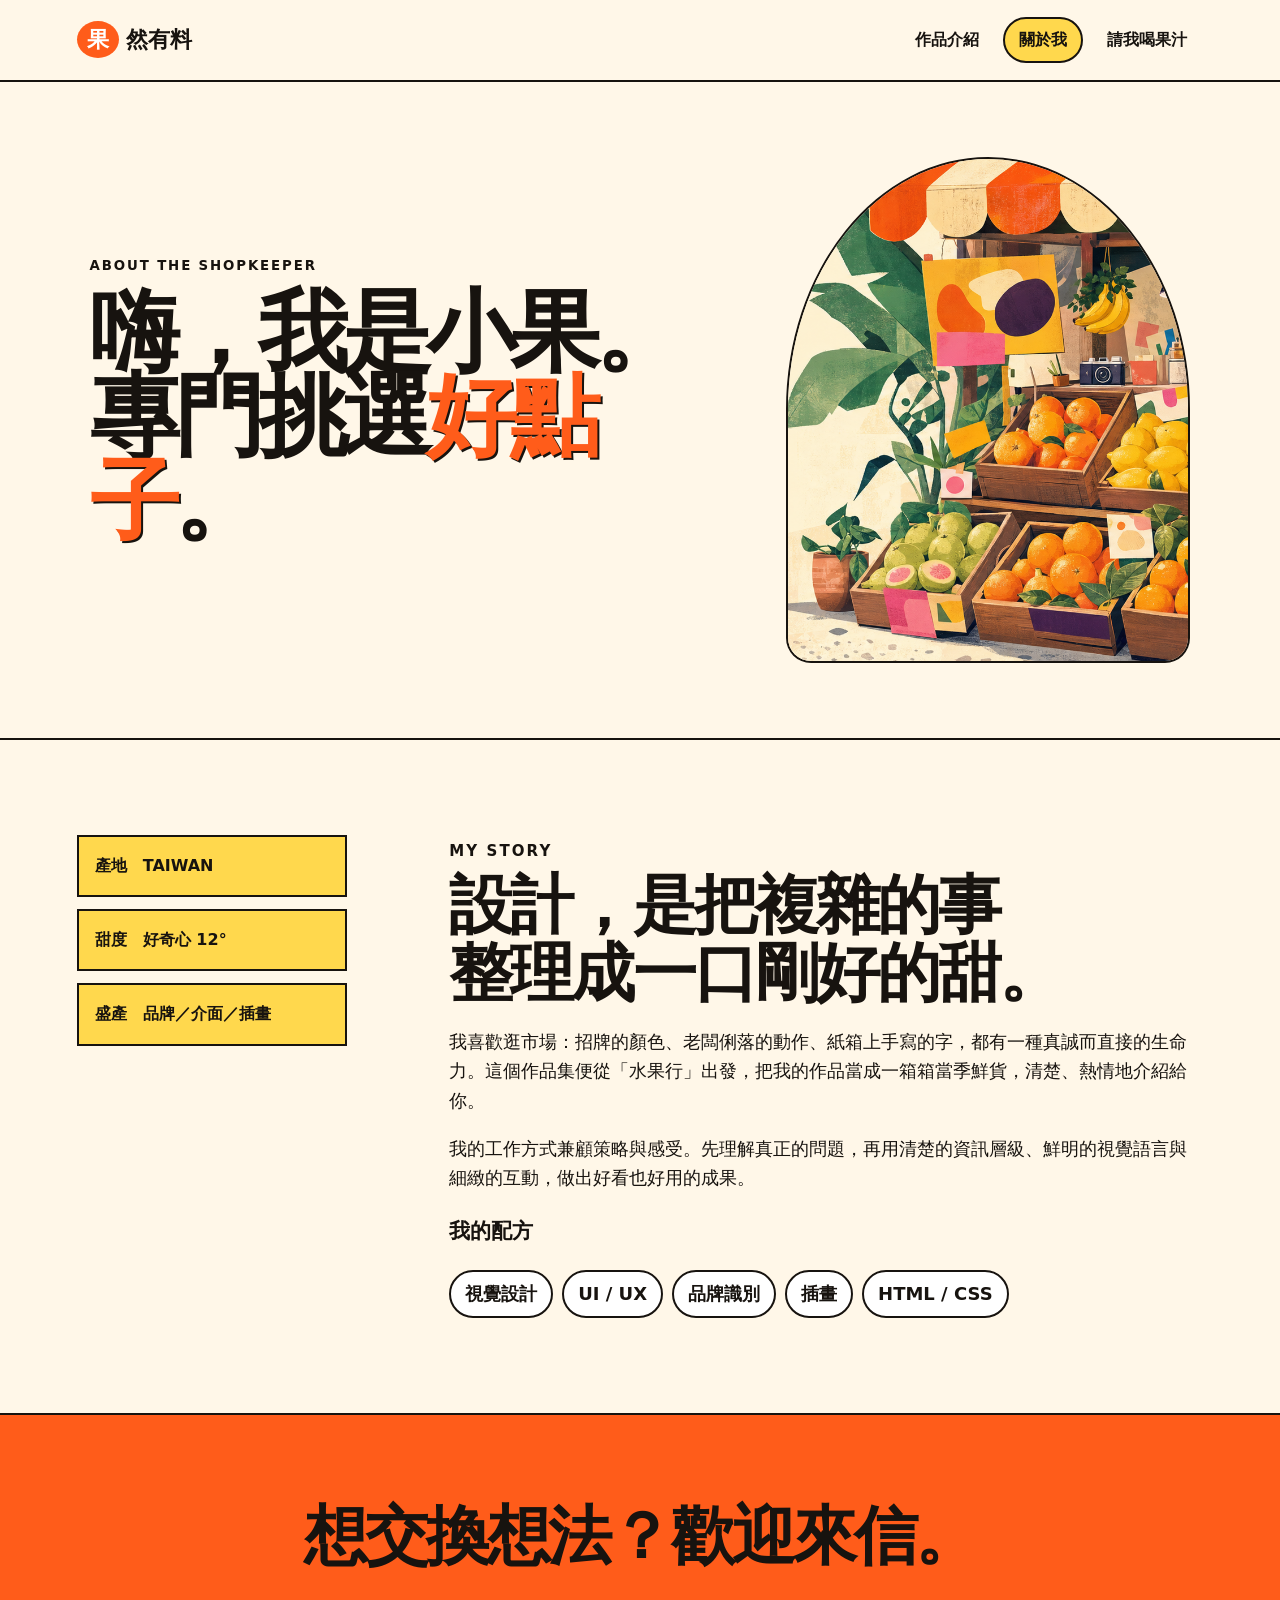
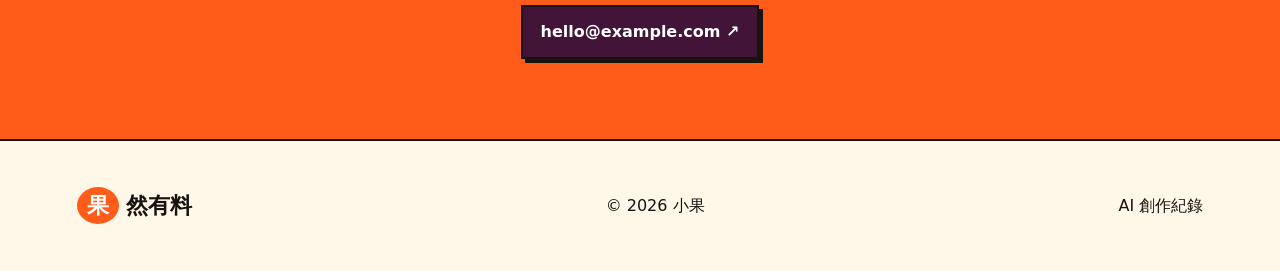
==== about.html @ 7c1dc591 "第一版" ====
<!doctype html><html lang="zh-Hant"><head><meta charset="utf-8"><meta name="viewport" content="width=device-width,initial-scale=1"><title>關於我｜果然有料</title><link rel="stylesheet" href="style.css"></head><body><header><a class="brand" href="index.html"><i>果</i>然有料</a><button class="menu">選單 ＋</button><nav><a href="index.html">作品介紹</a><a class="on" href="about.html">關於我</a><a href="sponsor.html">請我喝果汁</a></nav></header><main><section class="pageHero"><div><small>ABOUT THE SHOPKEEPER</small><h1>嗨，我是小果。<br>專門挑選<em>好點子</em>。</h1></div><img src="assets/fruit-studio-hero.png" alt="代表創作者風格的水果創意工作室"></section><section class="about section"><aside><b>產地　TAIWAN</b><b>甜度　好奇心 12°</b><b>盛產　品牌／介面／插畫</b></aside><div><small>MY STORY</small><h2>設計，是把複雜的事<br>整理成一口剛好的甜。</h2><p>我喜歡逛市場：招牌的顏色、老闆俐落的動作、紙箱上手寫的字，都有一種真誠而直接的生命力。這個作品集便從「水果行」出發，把我的作品當成一箱箱當季鮮貨，清楚、熱情地介紹給你。</p><p>我的工作方式兼顧策略與感受。先理解真正的問題，再用清楚的資訊層級、鮮明的視覺語言與細緻的互動，做出好看也好用的成果。</p><h3>我的配方</h3><div class="chips"><span>視覺設計</span><span>UI / UX</span><span>品牌識別</span><span>插畫</span><span>HTML / CSS</span></div></div></section><section class="cta"><h2>想交換想法？歡迎來信。</h2><a class="btn dark" href="mailto:hello@example.com">hello@example.com ↗</a></section></main><footer><a class="brand" href="index.html"><i>果</i>然有料</a><p>© 2026 小果</p><a href="ai-process.html">AI 創作紀錄</a></footer><script src="script.js"></script></body></html>
---- style.css ----
:root{--c:#fff7e8;--o:#ff5c1a;--y:#ffd84d;--p:#ff4f8b;--g:#0d754d;--d:#421538;--i:#17130f;--line:2px solid var(--i)}*{box-sizing:border-box}html{scroll-behavior:smooth}body{margin:0;background:var(--c);color:var(--i);font-family:"Noto Sans TC","PingFang TC",system-ui,sans-serif;line-height:1.65}a{color:inherit;text-decoration:none}img{display:block;max-width:100%}header{height:82px;padding:0 6vw;display:flex;align-items:center;justify-content:space-between;border-bottom:var(--line);position:relative;z-index:5}.brand{font-size:22px;font-weight:900}.brand i{font-style:normal;background:var(--o);color:#fff;border-radius:50%;padding:6px 10px;margin-right:7px}nav{display:flex;gap:8px}nav a{font-weight:800;padding:8px 14px;border:2px solid transparent;border-radius:24px}nav a.on,nav a:hover{background:var(--y);border-color:var(--i)}.menu{display:none;background:var(--y);border:var(--line);padding:8px 13px;border-radius:22px;font-weight:800}.hero{height:690px;position:relative;overflow:hidden;border-bottom:var(--line)}.hero>img{width:100%;height:100%;object-fit:cover}.heroText{position:absolute;left:7vw;top:90px;width:48%;z-index:2}.hero h1,.pageHero h1,.support h1,.project h1,.process h1{font-size:clamp(54px,7vw,105px);line-height:.94;letter-spacing:-.065em;margin:12px 0 25px}.hero em,.pageHero em,.support em{font-style:normal;color:var(--o);text-shadow:2px 2px var(--i)}small{font-weight:900;letter-spacing:.14em}.heroText p{max-width:470px;font-size:18px}.btn{display:inline-block;background:var(--y);border:var(--line);box-shadow:4px 4px var(--i);padding:12px 18px;margin-top:15px;font-weight:900}.dark{background:var(--d);color:#fff}.tag{position:absolute;right:5vw;top:65px;background:var(--p);border:var(--line);box-shadow:4px 4px var(--i);padding:12px 18px;transform:rotate(5deg)}.ticker{padding:12px;background:var(--y);border-bottom:var(--line);font-weight:900;word-spacing:20px;overflow:hidden;white-space:nowrap}.section{padding:95px 6vw}.title{display:flex;justify-content:space-between;align-items:end;margin-bottom:35px}.title p{max-width:450px}h2{font-size:clamp(36px,5vw,65px);line-height:1.05;letter-spacing:-.045em;margin:8px 0 20px}.grid{display:grid;grid-template-columns:repeat(3,1fr);gap:20px}.grid article{border:var(--line);border-radius:25px;overflow:hidden;background:var(--o);transition:.2s}.grid article:nth-child(2){background:var(--p)}.grid article:nth-child(3){background:#83bd57}.grid article:hover{transform:translateY(-7px);box-shadow:7px 7px var(--i)}.grid img{width:100%;aspect-ratio:1;object-fit:cover;border-bottom:var(--line)}.grid article div{padding:20px}.grid h3{font-size:34px;margin:4px 0 10px}.cta,.thanks{padding:80px 7vw;background:var(--o);border-block:var(--line);text-align:center}footer{padding:35px 6vw;min-height:130px;display:flex;align-items:center;justify-content:space-between}.pageHero{padding:75px 7vw;display:grid;grid-template-columns:1.2fr .8fr;gap:7vw;align-items:center;border-bottom:var(--line)}.pageHero img{aspect-ratio:4/5;object-fit:cover;border:var(--line);border-radius:50% 50% 25px 25px}.about{display:grid;grid-template-columns:270px 1fr;gap:8vw}.about aside b{display:block;background:var(--y);border:var(--line);padding:16px;margin-bottom:12px}.about>div{max-width:780px;font-size:18px}.chips{display:flex;flex-wrap:wrap;gap:9px}.chips span{background:#fff;border:var(--line);border-radius:30px;padding:7px 14px;font-weight:800}.support{min-height:650px;display:grid;grid-template-columns:1.2fr .8fr;gap:8vw;align-items:center}.options{display:flex;gap:10px;margin-top:25px}.options button{flex:1;background:#fff;border:var(--line);padding:13px;text-align:left}.options b{display:block}.options .selected{background:var(--y);box-shadow:4px 4px var(--i)}.qrCard{background:#fff;border:var(--line);box-shadow:10px 10px var(--o);padding:30px;text-align:center}.qr{width:min(250px,100%);aspect-ratio:1;margin:auto;background:repeating-conic-gradient(#111 0 25%,#fff 0 50%) 0/30px 30px;border:12px solid white;outline:var(--line)}.qrCard strong{display:block;font-size:32px}.qrCard small{display:block}.thanks{background:var(--g);color:#fff;display:flex;gap:30px;align-items:center;text-align:left}.thanks>b{font-size:80px}.project>p{font-size:21px;max-width:700px}.project h1{color:var(--o)}.cover{background:var(--o);padding:6vw;border-block:var(--line)}.cover img{width:min(850px,100%);margin:auto;border:var(--line);box-shadow:12px 12px var(--d)}.case,.next{display:grid;grid-template-columns:1fr 1fr;gap:8vw;align-items:center}.case p{font-size:18px}.next img{border:var(--line);border-radius:25px;transform:rotate(-2deg)}.process{max-width:1000px;margin:auto}.process ol{padding:0;list-style:none;counter-reset:a}.process li{counter-increment:a;display:grid;grid-template-columns:230px 1fr;gap:25px;padding:24px 0;border-bottom:var(--line)}.process li b:before{content:"0" counter(a) " ";color:var(--o)}.process li p{margin:0}.reflection{margin-top:60px;padding:40px;background:var(--y);border:var(--line);box-shadow:8px 8px var(--i)}.reflection p{font-size:18px}@media(max-width:800px){header{height:68px;padding:0 20px}.menu{display:block}nav{display:none;position:absolute;top:66px;left:14px;right:14px;background:var(--c);border:var(--line);padding:10px}nav.open{display:flex;flex-direction:column}.hero{height:720px}.hero>img{opacity:.38;object-position:65%}.heroText{left:23px;top:80px;width:90%}.hero h1{font-size:63px}.tag{top:auto;bottom:25px}.section{padding:65px 22px}.title,footer{align-items:flex-start;flex-direction:column;gap:15px}.grid,.pageHero,.about,.support,.case,.next{grid-template-columns:1fr}.grid img{aspect-ratio:4/3}.pageHero{padding:60px 22px}.pageHero h1,.support h1,.project h1,.process h1{font-size:52px}.options{flex-direction:column}.qrCard{max-width:400px;margin:auto}.thanks{flex-direction:column}.process li{grid-template-columns:1fr;gap:4px}.reflection{padding:24px}}
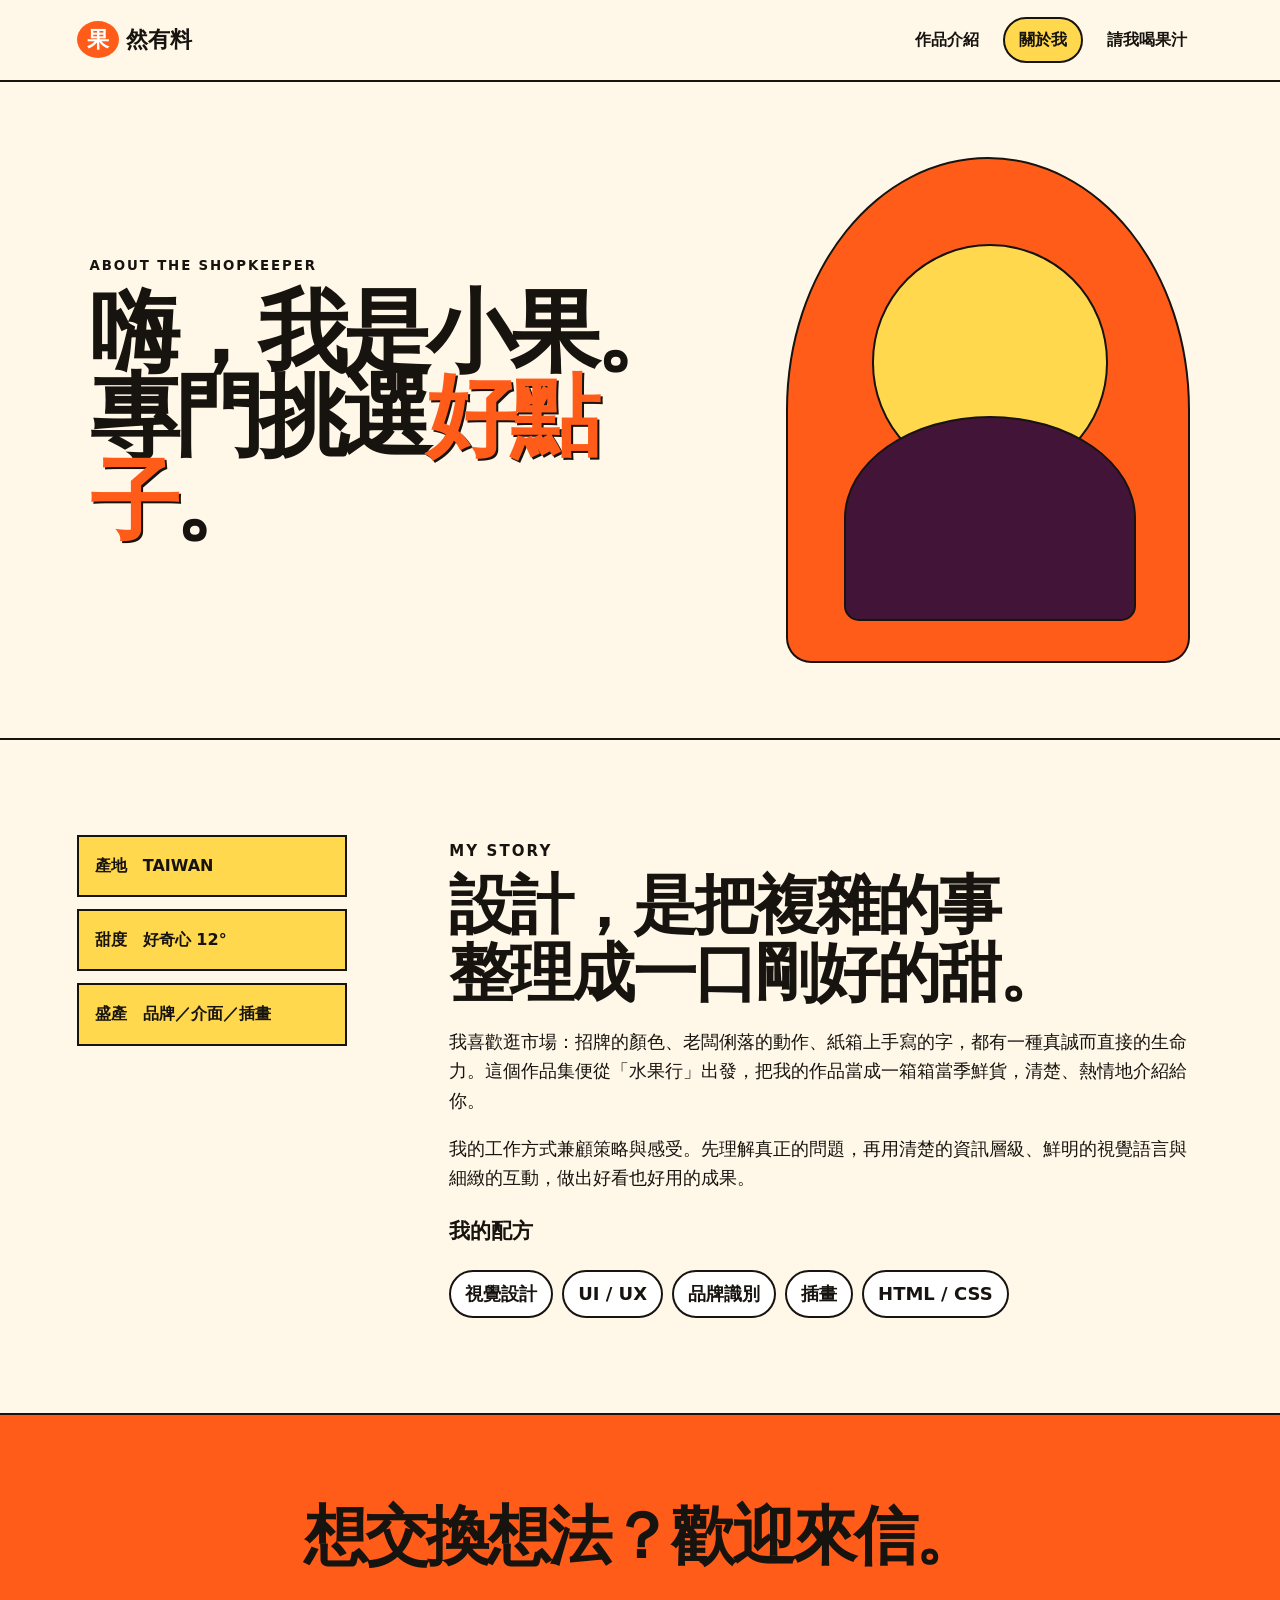
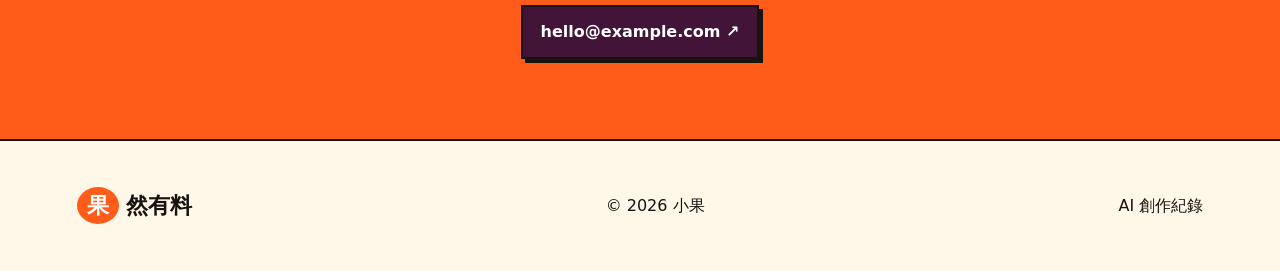
==== commit bca4f067: "2" ====
--- a/about.html
+++ b/about.html
@@ -1 +1 @@
-<!doctype html><html lang="zh-Hant"><head><meta charset="utf-8"><meta name="viewport" content="width=device-width,initial-scale=1"><title>關於我｜果然有料</title><link rel="stylesheet" href="style.css"></head><body><header><a class="brand" href="index.html"><i>果</i>然有料</a><button class="menu">選單 ＋</button><nav><a href="index.html">作品介紹</a><a class="on" href="about.html">關於我</a><a href="sponsor.html">請我喝果汁</a></nav></header><main><section class="pageHero"><div><small>ABOUT THE SHOPKEEPER</small><h1>嗨，我是小果。<br>專門挑選<em>好點子</em>。</h1></div><img src="assets/fruit-studio-hero.png" alt="代表創作者風格的水果創意工作室"></section><section class="about section"><aside><b>產地　TAIWAN</b><b>甜度　好奇心 12°</b><b>盛產　品牌／介面／插畫</b></aside><div><small>MY STORY</small><h2>設計，是把複雜的事<br>整理成一口剛好的甜。</h2><p>我喜歡逛市場：招牌的顏色、老闆俐落的動作、紙箱上手寫的字，都有一種真誠而直接的生命力。這個作品集便從「水果行」出發，把我的作品當成一箱箱當季鮮貨，清楚、熱情地介紹給你。</p><p>我的工作方式兼顧策略與感受。先理解真正的問題，再用清楚的資訊層級、鮮明的視覺語言與細緻的互動，做出好看也好用的成果。</p><h3>我的配方</h3><div class="chips"><span>視覺設計</span><span>UI / UX</span><span>品牌識別</span><span>插畫</span><span>HTML / CSS</span></div></div></section><section class="cta"><h2>想交換想法？歡迎來信。</h2><a class="btn dark" href="mailto:hello@example.com">hello@example.com ↗</a></section></main><footer><a class="brand" href="index.html"><i>果</i>然有料</a><p>© 2026 小果</p><a href="ai-process.html">AI 創作紀錄</a></footer><script src="script.js"></script></body></html>+<!doctype html><html lang="zh-Hant"><head><meta charset="utf-8"><meta name="viewport" content="width=device-width,initial-scale=1"><title>關於我｜果然有料</title><link rel="stylesheet" href="style.css"></head><body><header><a class="brand" href="index.html"><i>果</i>然有料</a><button class="menu">選單 ＋</button><nav><a href="index.html">作品介紹</a><a class="on" href="about.html">關於我</a><a href="sponsor.html">請我喝果汁</a></nav></header><main><section class="pageHero"><div><small>ABOUT THE SHOPKEEPER</small><h1>嗨，我是小果。<br>專門挑選<em>好點子</em>。</h1></div><div class="color-block portrait-block" role="img" aria-label="個人照片預留色塊"></div></section><section class="about section"><aside><b>產地　TAIWAN</b><b>甜度　好奇心 12°</b><b>盛產　品牌／介面／插畫</b></aside><div><small>MY STORY</small><h2>設計，是把複雜的事<br>整理成一口剛好的甜。</h2><p>我喜歡逛市場：招牌的顏色、老闆俐落的動作、紙箱上手寫的字，都有一種真誠而直接的生命力。這個作品集便從「水果行」出發，把我的作品當成一箱箱當季鮮貨，清楚、熱情地介紹給你。</p><p>我的工作方式兼顧策略與感受。先理解真正的問題，再用清楚的資訊層級、鮮明的視覺語言與細緻的互動，做出好看也好用的成果。</p><h3>我的配方</h3><div class="chips"><span>視覺設計</span><span>UI / UX</span><span>品牌識別</span><span>插畫</span><span>HTML / CSS</span></div></div></section><section class="cta"><h2>想交換想法？歡迎來信。</h2><a class="btn dark" href="mailto:hello@example.com">hello@example.com ↗</a></section></main><footer><a class="brand" href="index.html"><i>果</i>然有料</a><p>© 2026 小果</p><a href="ai-process.html">AI 創作紀錄</a></footer><script src="script.js"></script></body></html>
--- a/style.css
+++ b/style.css
@@ -1 +1,8 @@
-:root{--c:#fff7e8;--o:#ff5c1a;--y:#ffd84d;--p:#ff4f8b;--g:#0d754d;--d:#421538;--i:#17130f;--line:2px solid var(--i)}*{box-sizing:border-box}html{scroll-behavior:smooth}body{margin:0;background:var(--c);color:var(--i);font-family:"Noto Sans TC","PingFang TC",system-ui,sans-serif;line-height:1.65}a{color:inherit;text-decoration:none}img{display:block;max-width:100%}header{height:82px;padding:0 6vw;display:flex;align-items:center;justify-content:space-between;border-bottom:var(--line);position:relative;z-index:5}.brand{font-size:22px;font-weight:900}.brand i{font-style:normal;background:var(--o);color:#fff;border-radius:50%;padding:6px 10px;margin-right:7px}nav{display:flex;gap:8px}nav a{font-weight:800;padding:8px 14px;border:2px solid transparent;border-radius:24px}nav a.on,nav a:hover{background:var(--y);border-color:var(--i)}.menu{display:none;background:var(--y);border:var(--line);padding:8px 13px;border-radius:22px;font-weight:800}.hero{height:690px;position:relative;overflow:hidden;border-bottom:var(--line)}.hero>img{width:100%;height:100%;object-fit:cover}.heroText{position:absolute;left:7vw;top:90px;width:48%;z-index:2}.hero h1,.pageHero h1,.support h1,.project h1,.process h1{font-size:clamp(54px,7vw,105px);line-height:.94;letter-spacing:-.065em;margin:12px 0 25px}.hero em,.pageHero em,.support em{font-style:normal;color:var(--o);text-shadow:2px 2px var(--i)}small{font-weight:900;letter-spacing:.14em}.heroText p{max-width:470px;font-size:18px}.btn{display:inline-block;background:var(--y);border:var(--line);box-shadow:4px 4px var(--i);padding:12px 18px;margin-top:15px;font-weight:900}.dark{background:var(--d);color:#fff}.tag{position:absolute;right:5vw;top:65px;background:var(--p);border:var(--line);box-shadow:4px 4px var(--i);padding:12px 18px;transform:rotate(5deg)}.ticker{padding:12px;background:var(--y);border-bottom:var(--line);font-weight:900;word-spacing:20px;overflow:hidden;white-space:nowrap}.section{padding:95px 6vw}.title{display:flex;justify-content:space-between;align-items:end;margin-bottom:35px}.title p{max-width:450px}h2{font-size:clamp(36px,5vw,65px);line-height:1.05;letter-spacing:-.045em;margin:8px 0 20px}.grid{display:grid;grid-template-columns:repeat(3,1fr);gap:20px}.grid article{border:var(--line);border-radius:25px;overflow:hidden;background:var(--o);transition:.2s}.grid article:nth-child(2){background:var(--p)}.grid article:nth-child(3){background:#83bd57}.grid article:hover{transform:translateY(-7px);box-shadow:7px 7px var(--i)}.grid img{width:100%;aspect-ratio:1;object-fit:cover;border-bottom:var(--line)}.grid article div{padding:20px}.grid h3{font-size:34px;margin:4px 0 10px}.cta,.thanks{padding:80px 7vw;background:var(--o);border-block:var(--line);text-align:center}footer{padding:35px 6vw;min-height:130px;display:flex;align-items:center;justify-content:space-between}.pageHero{padding:75px 7vw;display:grid;grid-template-columns:1.2fr .8fr;gap:7vw;align-items:center;border-bottom:var(--line)}.pageHero img{aspect-ratio:4/5;object-fit:cover;border:var(--line);border-radius:50% 50% 25px 25px}.about{display:grid;grid-template-columns:270px 1fr;gap:8vw}.about aside b{display:block;background:var(--y);border:var(--line);padding:16px;margin-bottom:12px}.about>div{max-width:780px;font-size:18px}.chips{display:flex;flex-wrap:wrap;gap:9px}.chips span{background:#fff;border:var(--line);border-radius:30px;padding:7px 14px;font-weight:800}.support{min-height:650px;display:grid;grid-template-columns:1.2fr .8fr;gap:8vw;align-items:center}.options{display:flex;gap:10px;margin-top:25px}.options button{flex:1;background:#fff;border:var(--line);padding:13px;text-align:left}.options b{display:block}.options .selected{background:var(--y);box-shadow:4px 4px var(--i)}.qrCard{background:#fff;border:var(--line);box-shadow:10px 10px var(--o);padding:30px;text-align:center}.qr{width:min(250px,100%);aspect-ratio:1;margin:auto;background:repeating-conic-gradient(#111 0 25%,#fff 0 50%) 0/30px 30px;border:12px solid white;outline:var(--line)}.qrCard strong{display:block;font-size:32px}.qrCard small{display:block}.thanks{background:var(--g);color:#fff;display:flex;gap:30px;align-items:center;text-align:left}.thanks>b{font-size:80px}.project>p{font-size:21px;max-width:700px}.project h1{color:var(--o)}.cover{background:var(--o);padding:6vw;border-block:var(--line)}.cover img{width:min(850px,100%);margin:auto;border:var(--line);box-shadow:12px 12px var(--d)}.case,.next{display:grid;grid-template-columns:1fr 1fr;gap:8vw;align-items:center}.case p{font-size:18px}.next img{border:var(--line);border-radius:25px;transform:rotate(-2deg)}.process{max-width:1000px;margin:auto}.process ol{padding:0;list-style:none;counter-reset:a}.process li{counter-increment:a;display:grid;grid-template-columns:230px 1fr;gap:25px;padding:24px 0;border-bottom:var(--line)}.process li b:before{content:"0" counter(a) " ";color:var(--o)}.process li p{margin:0}.reflection{margin-top:60px;padding:40px;background:var(--y);border:var(--line);box-shadow:8px 8px var(--i)}.reflection p{font-size:18px}@media(max-width:800px){header{height:68px;padding:0 20px}.menu{display:block}nav{display:none;position:absolute;top:66px;left:14px;right:14px;background:var(--c);border:var(--line);padding:10px}nav.open{display:flex;flex-direction:column}.hero{height:720px}.hero>img{opacity:.38;object-position:65%}.heroText{left:23px;top:80px;width:90%}.hero h1{font-size:63px}.tag{top:auto;bottom:25px}.section{padding:65px 22px}.title,footer{align-items:flex-start;flex-direction:column;gap:15px}.grid,.pageHero,.about,.support,.case,.next{grid-template-columns:1fr}.grid img{aspect-ratio:4/3}.pageHero{padding:60px 22px}.pageHero h1,.support h1,.project h1,.process h1{font-size:52px}.options{flex-direction:column}.qrCard{max-width:400px;margin:auto}.thanks{flex-direction:column}.process li{grid-template-columns:1fr;gap:4px}.reflection{padding:24px}}+:root{--c:#fff7e8;--o:#ff5c1a;--y:#ffd84d;--p:#ff4f8b;--g:#0d754d;--d:#421538;--i:#17130f;--line:2px solid var(--i)}*{box-sizing:border-box}html{scroll-behavior:smooth}body{margin:0;background:var(--c);color:var(--i);font-family:"Noto Sans TC","PingFang TC",system-ui,sans-serif;line-height:1.65}a{color:inherit;text-decoration:none}img{display:block;max-width:100%}header{height:82px;padding:0 6vw;display:flex;align-items:center;justify-content:space-between;border-bottom:var(--line);position:relative;z-index:5}.brand{font-size:22px;font-weight:900}.brand i{font-style:normal;background:var(--o);color:#fff;border-radius:50%;padding:6px 10px;margin-right:7px}nav{display:flex;gap:8px}nav a{font-weight:800;padding:8px 14px;border:2px solid transparent;border-radius:24px}nav a.on,nav a:hover{background:var(--y);border-color:var(--i)}.menu{display:none;background:var(--y);border:var(--line);padding:8px 13px;border-radius:22px;font-weight:800}.hero{height:690px;position:relative;overflow:hidden;border-bottom:var(--line)}.hero>img{width:100%;height:100%;object-fit:cover}.heroText{position:absolute;left:7vw;top:90px;width:48%;z-index:2}.hero h1,.pageHero h1,.support h1,.project h1,.process h1{font-size:clamp(54px,7vw,105px);line-height:.94;letter-spacing:-.065em;margin:12px 0 25px}.hero em,.pageHero em,.support em{font-style:normal;color:var(--o);text-shadow:2px 2px var(--i)}small{font-weight:900;letter-spacing:.14em}.heroText p{max-width:470px;font-size:18px}.btn{display:inline-block;background:var(--y);border:var(--line);box-shadow:4px 4px var(--i);padding:12px 18px;margin-top:15px;font-weight:900}.dark{background:var(--d);color:#fff}.tag{position:absolute;right:5vw;top:65px;background:var(--p);border:var(--line);box-shadow:4px 4px var(--i);padding:12px 18px;transform:rotate(5deg)}.ticker{padding:12px;background:var(--y);border-bottom:var(--line);font-weight:900;word-spacing:20px;overflow:hidden;white-space:nowrap}.section{padding:95px 6vw}.title{display:flex;justify-content:space-between;align-items:end;margin-bottom:35px}.title p{max-width:450px}h2{font-size:clamp(36px,5vw,65px);line-height:1.05;letter-spacing:-.045em;margin:8px 0 20px}.grid{display:grid;grid-template-columns:repeat(3,1fr);gap:20px}.grid article{border:var(--line);border-radius:25px;overflow:hidden;background:var(--o);transition:.2s}.grid article:nth-child(2){background:var(--p)}.grid article:nth-child(3){background:#83bd57}.grid article:hover{transform:translateY(-7px);box-shadow:7px 7px var(--i)}.grid img{width:100%;aspect-ratio:1;object-fit:cover;border-bottom:var(--line)}.grid article div{padding:20px}.grid h3{font-size:34px;margin:4px 0 10px}.cta,.thanks{padding:80px 7vw;background:var(--o);border-block:var(--line);text-align:center}footer{padding:35px 6vw;min-height:130px;display:flex;align-items:center;justify-content:space-between}.pageHero{padding:75px 7vw;display:grid;grid-template-columns:1.2fr .8fr;gap:7vw;align-items:center;border-bottom:var(--line)}.pageHero img{aspect-ratio:4/5;object-fit:cover;border:var(--line);border-radius:50% 50% 25px 25px}.about{display:grid;grid-template-columns:270px 1fr;gap:8vw}.about aside b{display:block;background:var(--y);border:var(--line);padding:16px;margin-bottom:12px}.about>div{max-width:780px;font-size:18px}.chips{display:flex;flex-wrap:wrap;gap:9px}.chips span{background:#fff;border:var(--line);border-radius:30px;padding:7px 14px;font-weight:800}.support{min-height:650px;display:grid;grid-template-columns:1.2fr .8fr;gap:8vw;align-items:center}.options{display:flex;gap:10px;margin-top:25px}.options button{flex:1;background:#fff;border:var(--line);padding:13px;text-align:left}.options b{display:block}.options .selected{background:var(--y);box-shadow:4px 4px var(--i)}.qrCard{background:#fff;border:var(--line);box-shadow:10px 10px var(--o);padding:30px;text-align:center}.qr{width:min(250px,100%);aspect-ratio:1;margin:auto;background:repeating-conic-gradient(#111 0 25%,#fff 0 50%) 0/30px 30px;border:12px solid white;outline:var(--line)}.qrCard strong{display:block;font-size:32px}.qrCard small{display:block}.thanks{background:var(--g);color:#fff;display:flex;gap:30px;align-items:center;text-align:left}.thanks>b{font-size:80px}.project>p{font-size:21px;max-width:700px}.project h1{color:var(--o)}.cover{background:var(--o);padding:6vw;border-block:var(--line)}.cover img{width:min(850px,100%);margin:auto;border:var(--line);box-shadow:12px 12px var(--d)}.case,.next{display:grid;grid-template-columns:1fr 1fr;gap:8vw;align-items:center}.case p{font-size:18px}.next img{border:var(--line);border-radius:25px;transform:rotate(-2deg)}.process{max-width:1000px;margin:auto}.process ol{padding:0;list-style:none;counter-reset:a}.process li{counter-increment:a;display:grid;grid-template-columns:230px 1fr;gap:25px;padding:24px 0;border-bottom:var(--line)}.process li b:before{content:"0" counter(a) " ";color:var(--o)}.process li p{margin:0}.reflection{margin-top:60px;padding:40px;background:var(--y);border:var(--line);box-shadow:8px 8px var(--i)}.reflection p{font-size:18px}@media(max-width:800px){header{height:68px;padding:0 20px}.menu{display:block}nav{display:none;position:absolute;top:66px;left:14px;right:14px;background:var(--c);border:var(--line);padding:10px}nav.open{display:flex;flex-direction:column}.hero{height:720px}.hero>img{opacity:.38;object-position:65%}.heroText{left:23px;top:80px;width:90%}.hero h1{font-size:63px}.tag{top:auto;bottom:25px}.section{padding:65px 22px}.title,footer{align-items:flex-start;flex-direction:column;gap:15px}.grid,.pageHero,.about,.support,.case,.next{grid-template-columns:1fr}.grid img{aspect-ratio:4/3}.pageHero{padding:60px 22px}.pageHero h1,.support h1,.project h1,.process h1{font-size:52px}.options{flex-direction:column}.qrCard{max-width:400px;margin:auto}.thanks{flex-direction:column}.process li{grid-template-columns:1fr;gap:4px}.reflection{padding:24px}}
+/* 圖片預留色塊 */
+.color-block{position:relative;overflow:hidden}.color-block:before,.color-block:after{content:"";position:absolute;border:var(--line)}
+.hero-block{position:absolute;inset:0;background:linear-gradient(125deg,var(--c) 0 38%,var(--y) 38% 62%,var(--o) 62% 80%,var(--p) 80%)}.hero-block:before{width:34vw;height:34vw;border-radius:50%;right:5%;top:12%;background:var(--g)}.hero-block:after{width:20vw;height:20vw;right:29%;bottom:-7%;transform:rotate(20deg);background:var(--d)}
+.work-block{width:100%;aspect-ratio:1;border-bottom:var(--line)}.work-block:before{width:48%;aspect-ratio:1;border-radius:50%;left:12%;top:16%;background:var(--c)}.work-block:after{width:34%;aspect-ratio:1;right:10%;bottom:12%;transform:rotate(18deg);background:var(--d)}.citrus-block{background:var(--y)}.citrus-block:before{background:var(--o)}.market-block{background:var(--p)}.market-block:before{background:#83bd57}.market-block:after{background:#2455ba}.studio-block{background:var(--g)}.studio-block:before{background:var(--y)}.studio-block:after{background:var(--p)}
+.portrait-block{aspect-ratio:4/5;border:var(--line);border-radius:50% 50% 25px 25px;background:var(--o)}.portrait-block:before{width:58%;aspect-ratio:1;border-radius:50%;left:21%;top:17%;background:var(--y)}.portrait-block:after{width:72%;height:40%;left:14%;bottom:8%;border-radius:50% 50% 15px 15px;background:var(--d)}
+.project-block{width:min(850px,100%);aspect-ratio:1;margin:auto;border:var(--line);box-shadow:12px 12px var(--d)}.next-block{aspect-ratio:1;border:var(--line);border-radius:25px;transform:rotate(-2deg)}
+@media(max-width:800px){.hero-block{opacity:.72}.work-block{aspect-ratio:4/3}}
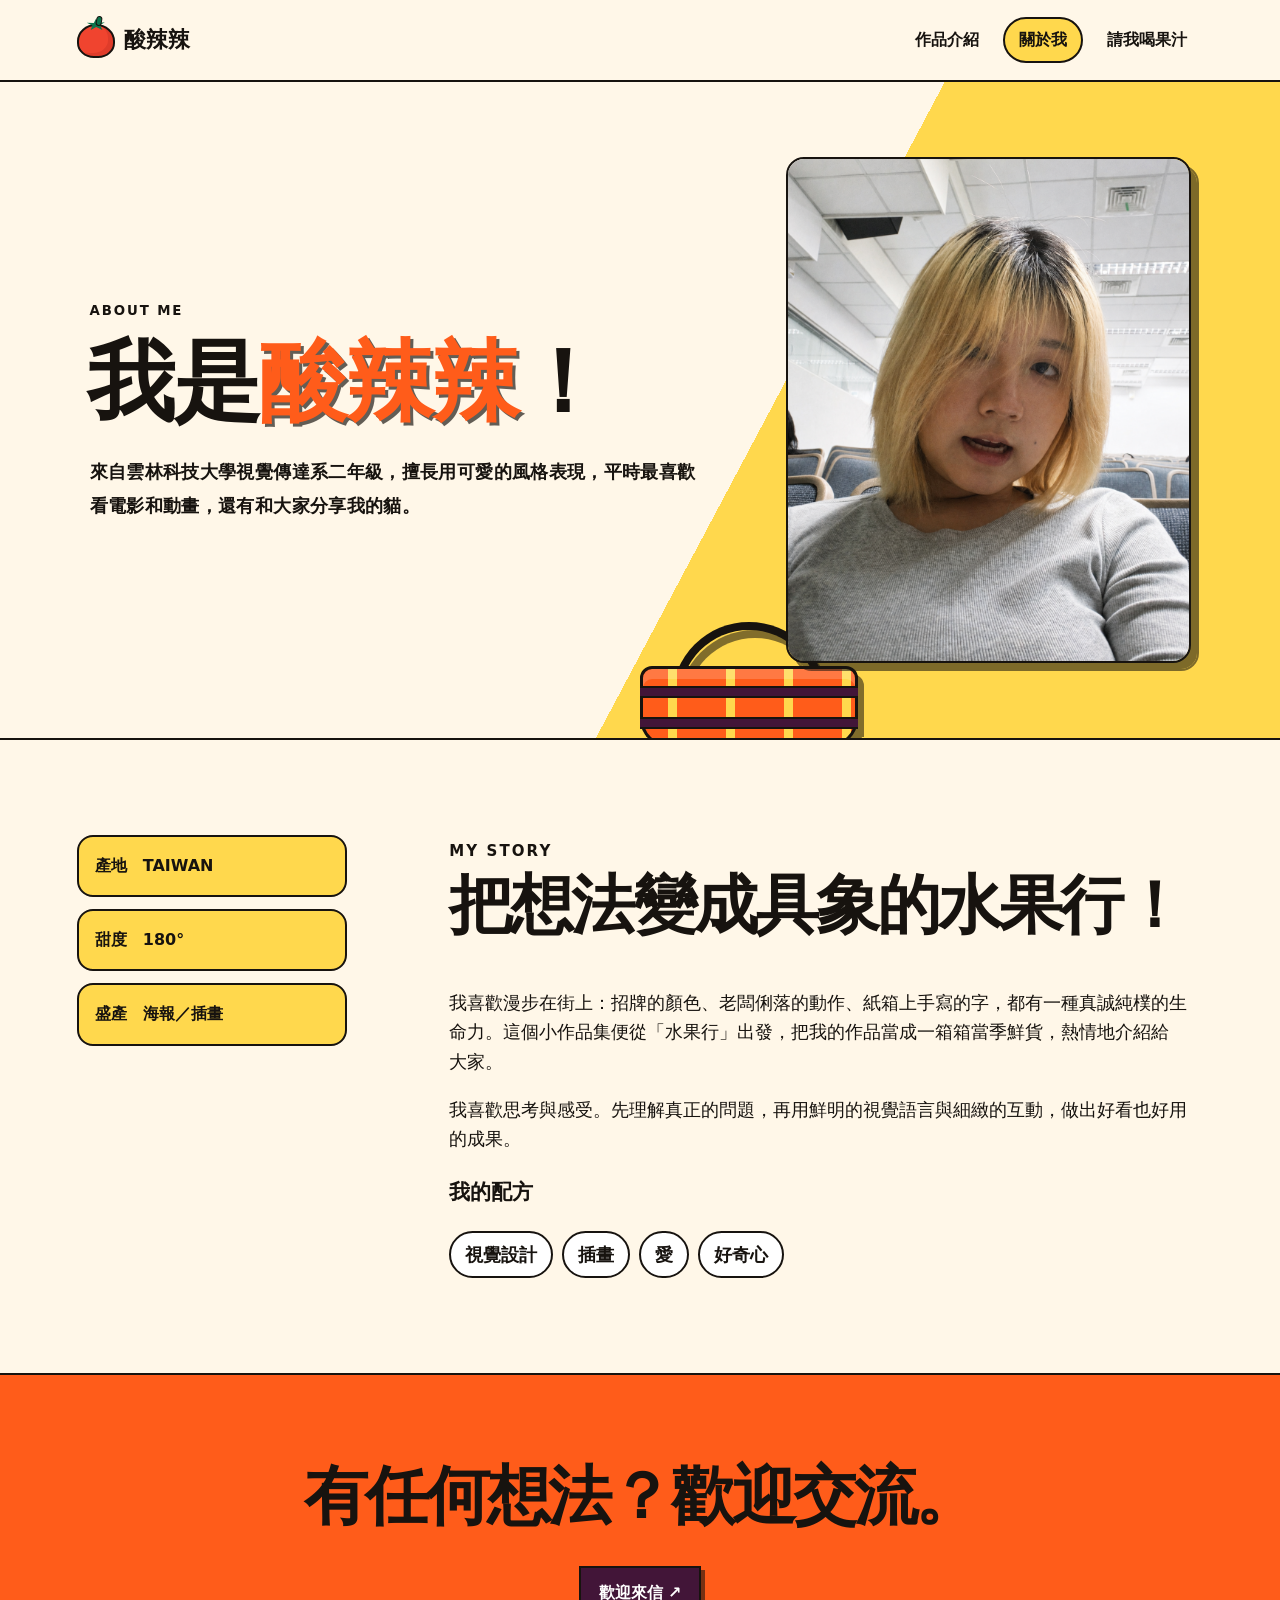
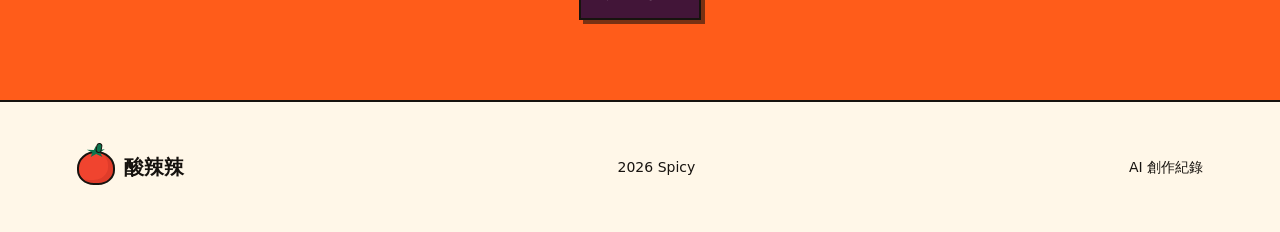
==== commit ec325d80: "2" ====
--- a/about.html
+++ b/about.html
@@ -1 +1,8 @@
-<!doctype html><html lang="zh-Hant"><head><meta charset="utf-8"><meta name="viewport" content="width=device-width,initial-scale=1"><title>關於我｜果然有料</title><link rel="stylesheet" href="style.css"></head><body><header><a class="brand" href="index.html"><i>果</i>然有料</a><button class="menu">選單 ＋</button><nav><a href="index.html">作品介紹</a><a class="on" href="about.html">關於我</a><a href="sponsor.html">請我喝果汁</a></nav></header><main><section class="pageHero"><div><small>ABOUT THE SHOPKEEPER</small><h1>嗨，我是小果。<br>專門挑選<em>好點子</em>。</h1></div><div class="color-block portrait-block" role="img" aria-label="個人照片預留色塊"></div></section><section class="about section"><aside><b>產地　TAIWAN</b><b>甜度　好奇心 12°</b><b>盛產　品牌／介面／插畫</b></aside><div><small>MY STORY</small><h2>設計，是把複雜的事<br>整理成一口剛好的甜。</h2><p>我喜歡逛市場：招牌的顏色、老闆俐落的動作、紙箱上手寫的字，都有一種真誠而直接的生命力。這個作品集便從「水果行」出發，把我的作品當成一箱箱當季鮮貨，清楚、熱情地介紹給你。</p><p>我的工作方式兼顧策略與感受。先理解真正的問題，再用清楚的資訊層級、鮮明的視覺語言與細緻的互動，做出好看也好用的成果。</p><h3>我的配方</h3><div class="chips"><span>視覺設計</span><span>UI / UX</span><span>品牌識別</span><span>插畫</span><span>HTML / CSS</span></div></div></section><section class="cta"><h2>想交換想法？歡迎來信。</h2><a class="btn dark" href="mailto:hello@example.com">hello@example.com ↗</a></section></main><footer><a class="brand" href="index.html"><i>果</i>然有料</a><p>© 2026 小果</p><a href="ai-process.html">AI 創作紀錄</a></footer><script src="script.js"></script></body></html>+<!doctype html><html lang="zh-Hant"><head><meta charset="utf-8"><meta name="viewport" content="width=device-width,initial-scale=1"><title>關於我｜果然有料</title><link rel="stylesheet" href="style.css"></head><body><header><a class="brand" href="index.html"><i class="tomato" aria-hidden="true"></i>酸辣辣</a><button class="menu">選單 ＋</button><nav><a href="index.html">作品介紹</a><a class="on" href="about.html">關於我</a><a href="sponsor.html">請我喝果汁</a></nav></header><main><section class="pageHero"><div class="fruit-pattern" aria-hidden="true">
+<svg class="fruit fruit-apple" viewBox="0 0 100 100"><path d="M50 30C35 17 10 30 9 56c-1 25 18 37 41 37s42-12 41-37C90 30 65 17 50 30Z" fill="var(--o)"/><path d="M50 28c2-12 9-18 17-20" fill="none"/><path d="M58 20c8-11 19-10 26-9-2 10-10 18-25 17Z" fill="var(--g)"/></svg>
+<svg class="fruit fruit-watermelon" viewBox="0 0 120 100"><path d="M10 26h100c-3 41-20 65-50 65S13 67 10 26Z" fill="var(--g)"/><path d="M19 31h82c-4 31-17 50-41 50S23 62 19 31Z" fill="var(--p)"/><path d="M42 47l3 8M62 43v9M80 48l-3 8" fill="none" stroke-linecap="round"/></svg>
+<svg class="fruit fruit-mango" viewBox="0 0 100 110"><path d="M72 18c22 19 17 57-6 78-19 18-45 10-52-12C5 56 25 19 53 14c7-1 13 0 19 4Z" fill="var(--y)"/><path d="M58 17C65 6 75 4 86 6c-2 11-11 18-25 18Z" fill="var(--g)"/></svg>
+<svg class="fruit fruit-pineapple" viewBox="0 0 100 125"><path d="M30 42c-7-16 3-29 12-37 5 12 4 22 1 31 3-17 14-26 22-31 1 14-3 24-10 34 7-12 17-17 27-18-3 13-11 22-22 27Z" fill="var(--g)"/><path d="M17 65c0-18 15-29 33-29s33 11 33 29v27c0 18-15 28-33 28S17 110 17 92Z" fill="var(--y)"/><path d="M25 57l50 45M75 57l-50 45M19 76h62M18 93h64" fill="none" stroke-width="2"/></svg>
+<svg class="fruit fruit-dragon" viewBox="0 0 110 110"><path d="M55 12c24 0 42 20 42 44S79 98 55 98 13 80 13 56 31 12 55 12Z" fill="var(--p)"/><path d="M27 28 12 15c1 15 7 24 16 30M83 28l15-13c-1 15-7 24-16 30M26 78 12 91c15 0 24-6 30-15M84 78l14 13c-15 0-24-6-30-15" fill="var(--g)"/><path d="m45 42 3 6m19-7-3 7M39 63l6 2m26-2-6 2M53 78h6" fill="none" stroke-linecap="round"/></svg>
+<div class="fruit-basket"><span class="basket-handle"></span><span class="basket-body"></span></div>
+</div><div><small>ABOUT ME</small><h1>我是<em>酸辣辣</em>！</h1><p class="about-intro">來自雲林科技大學視覺傳達系二年級，擅長用可愛的風格表現，平時最喜歡看電影和動畫，還有和大家分享我的貓。</p></div><div class="portrait-flip" tabindex="0" aria-label="個人照片，滑鼠移入後翻頁顯示小貓照片"><div class="portrait-flip-inner"><img class="portrait-front" src="assets/profile-bright.png" alt="酸辣辣的個人照片"><img class="portrait-back" src="assets/cat.jpg" alt="可愛的小貓照片"></div></div></section><section class="about section"><aside><b>產地　TAIWAN</b><b>甜度　180°</b><b>盛產　海報／插畫</b></aside><div><small>MY STORY</small><h2>把想法變成具象的水果行！</h2><p>我喜歡漫步在街上：招牌的顏色、老闆俐落的動作、紙箱上手寫的字，都有一種真誠純樸的生命力。這個小作品集便從「水果行」出發，把我的作品當成一箱箱當季鮮貨，熱情地介紹給大家。</p><p>我喜歡思考與感受。先理解真正的問題，再用鮮明的視覺語言與細緻的互動，做出好看也好用的成果。</p><h3>我的配方</h3><div class="chips"><span>視覺設計</span><span>插畫</span><span>愛</span><span>好奇心</span></div></div></section><section class="cta"><h2>有任何想法？歡迎交流。</h2><a class="btn dark" href="mailto:suanlala0907@gmail.com">歡迎來信 ↗</a></section></main><footer><a class="brand" href="index.html"><i class="tomato" aria-hidden="true"></i>酸辣辣</a><p>2026 Spicy</p><a href="ai-process.html">AI 創作紀錄</a></footer><script src="script.js"></script></body></html>
--- a/style.css
+++ b/style.css
@@ -1,8 +1,134 @@
-:root{--c:#fff7e8;--o:#ff5c1a;--y:#ffd84d;--p:#ff4f8b;--g:#0d754d;--d:#421538;--i:#17130f;--line:2px solid var(--i)}*{box-sizing:border-box}html{scroll-behavior:smooth}body{margin:0;background:var(--c);color:var(--i);font-family:"Noto Sans TC","PingFang TC",system-ui,sans-serif;line-height:1.65}a{color:inherit;text-decoration:none}img{display:block;max-width:100%}header{height:82px;padding:0 6vw;display:flex;align-items:center;justify-content:space-between;border-bottom:var(--line);position:relative;z-index:5}.brand{font-size:22px;font-weight:900}.brand i{font-style:normal;background:var(--o);color:#fff;border-radius:50%;padding:6px 10px;margin-right:7px}nav{display:flex;gap:8px}nav a{font-weight:800;padding:8px 14px;border:2px solid transparent;border-radius:24px}nav a.on,nav a:hover{background:var(--y);border-color:var(--i)}.menu{display:none;background:var(--y);border:var(--line);padding:8px 13px;border-radius:22px;font-weight:800}.hero{height:690px;position:relative;overflow:hidden;border-bottom:var(--line)}.hero>img{width:100%;height:100%;object-fit:cover}.heroText{position:absolute;left:7vw;top:90px;width:48%;z-index:2}.hero h1,.pageHero h1,.support h1,.project h1,.process h1{font-size:clamp(54px,7vw,105px);line-height:.94;letter-spacing:-.065em;margin:12px 0 25px}.hero em,.pageHero em,.support em{font-style:normal;color:var(--o);text-shadow:2px 2px var(--i)}small{font-weight:900;letter-spacing:.14em}.heroText p{max-width:470px;font-size:18px}.btn{display:inline-block;background:var(--y);border:var(--line);box-shadow:4px 4px var(--i);padding:12px 18px;margin-top:15px;font-weight:900}.dark{background:var(--d);color:#fff}.tag{position:absolute;right:5vw;top:65px;background:var(--p);border:var(--line);box-shadow:4px 4px var(--i);padding:12px 18px;transform:rotate(5deg)}.ticker{padding:12px;background:var(--y);border-bottom:var(--line);font-weight:900;word-spacing:20px;overflow:hidden;white-space:nowrap}.section{padding:95px 6vw}.title{display:flex;justify-content:space-between;align-items:end;margin-bottom:35px}.title p{max-width:450px}h2{font-size:clamp(36px,5vw,65px);line-height:1.05;letter-spacing:-.045em;margin:8px 0 20px}.grid{display:grid;grid-template-columns:repeat(3,1fr);gap:20px}.grid article{border:var(--line);border-radius:25px;overflow:hidden;background:var(--o);transition:.2s}.grid article:nth-child(2){background:var(--p)}.grid article:nth-child(3){background:#83bd57}.grid article:hover{transform:translateY(-7px);box-shadow:7px 7px var(--i)}.grid img{width:100%;aspect-ratio:1;object-fit:cover;border-bottom:var(--line)}.grid article div{padding:20px}.grid h3{font-size:34px;margin:4px 0 10px}.cta,.thanks{padding:80px 7vw;background:var(--o);border-block:var(--line);text-align:center}footer{padding:35px 6vw;min-height:130px;display:flex;align-items:center;justify-content:space-between}.pageHero{padding:75px 7vw;display:grid;grid-template-columns:1.2fr .8fr;gap:7vw;align-items:center;border-bottom:var(--line)}.pageHero img{aspect-ratio:4/5;object-fit:cover;border:var(--line);border-radius:50% 50% 25px 25px}.about{display:grid;grid-template-columns:270px 1fr;gap:8vw}.about aside b{display:block;background:var(--y);border:var(--line);padding:16px;margin-bottom:12px}.about>div{max-width:780px;font-size:18px}.chips{display:flex;flex-wrap:wrap;gap:9px}.chips span{background:#fff;border:var(--line);border-radius:30px;padding:7px 14px;font-weight:800}.support{min-height:650px;display:grid;grid-template-columns:1.2fr .8fr;gap:8vw;align-items:center}.options{display:flex;gap:10px;margin-top:25px}.options button{flex:1;background:#fff;border:var(--line);padding:13px;text-align:left}.options b{display:block}.options .selected{background:var(--y);box-shadow:4px 4px var(--i)}.qrCard{background:#fff;border:var(--line);box-shadow:10px 10px var(--o);padding:30px;text-align:center}.qr{width:min(250px,100%);aspect-ratio:1;margin:auto;background:repeating-conic-gradient(#111 0 25%,#fff 0 50%) 0/30px 30px;border:12px solid white;outline:var(--line)}.qrCard strong{display:block;font-size:32px}.qrCard small{display:block}.thanks{background:var(--g);color:#fff;display:flex;gap:30px;align-items:center;text-align:left}.thanks>b{font-size:80px}.project>p{font-size:21px;max-width:700px}.project h1{color:var(--o)}.cover{background:var(--o);padding:6vw;border-block:var(--line)}.cover img{width:min(850px,100%);margin:auto;border:var(--line);box-shadow:12px 12px var(--d)}.case,.next{display:grid;grid-template-columns:1fr 1fr;gap:8vw;align-items:center}.case p{font-size:18px}.next img{border:var(--line);border-radius:25px;transform:rotate(-2deg)}.process{max-width:1000px;margin:auto}.process ol{padding:0;list-style:none;counter-reset:a}.process li{counter-increment:a;display:grid;grid-template-columns:230px 1fr;gap:25px;padding:24px 0;border-bottom:var(--line)}.process li b:before{content:"0" counter(a) " ";color:var(--o)}.process li p{margin:0}.reflection{margin-top:60px;padding:40px;background:var(--y);border:var(--line);box-shadow:8px 8px var(--i)}.reflection p{font-size:18px}@media(max-width:800px){header{height:68px;padding:0 20px}.menu{display:block}nav{display:none;position:absolute;top:66px;left:14px;right:14px;background:var(--c);border:var(--line);padding:10px}nav.open{display:flex;flex-direction:column}.hero{height:720px}.hero>img{opacity:.38;object-position:65%}.heroText{left:23px;top:80px;width:90%}.hero h1{font-size:63px}.tag{top:auto;bottom:25px}.section{padding:65px 22px}.title,footer{align-items:flex-start;flex-direction:column;gap:15px}.grid,.pageHero,.about,.support,.case,.next{grid-template-columns:1fr}.grid img{aspect-ratio:4/3}.pageHero{padding:60px 22px}.pageHero h1,.support h1,.project h1,.process h1{font-size:52px}.options{flex-direction:column}.qrCard{max-width:400px;margin:auto}.thanks{flex-direction:column}.process li{grid-template-columns:1fr;gap:4px}.reflection{padding:24px}}
+:root{--c:#fff7e8;--o:#ff5c1a;--y:#ffd84d;--p:#ff4f8b;--g:#0d754d;--d:#421538;--i:#17130f;--line:2px solid var(--i)}*{box-sizing:border-box}html{scroll-behavior:smooth}body{margin:0;background:var(--c);color:var(--i);font-family:"Noto Sans TC","PingFang TC",system-ui,sans-serif;line-height:1.65}a{color:inherit;text-decoration:none}img{display:block;max-width:100%}header{height:82px;padding:0 6vw;display:flex;align-items:center;justify-content:space-between;border-bottom:var(--line);position:relative;z-index:5}.brand{font-size:22px;font-weight:900}.brand i{font-style:normal;background:var(--o);color:#fff;border-radius:50%;padding:6px 10px;margin-right:7px}nav{display:flex;gap:8px}nav a{font-weight:800;padding:8px 14px;border:2px solid transparent;border-radius:24px}nav a.on,nav a:hover{background:var(--y);border-color:var(--i)}.menu{display:none;background:var(--y);border:var(--line);padding:8px 13px;border-radius:22px;font-weight:800}.hero{height:690px;position:relative;overflow:hidden;border-bottom:var(--line)}.hero>img{width:100%;height:100%;object-fit:cover}.heroText{position:absolute;left:7vw;top:90px;width:48%;z-index:2}.hero h1,.pageHero h1,.support h1,.project h1,.process h1{font-size:clamp(52px,calc(7vw - 2px),103px);line-height:1.08;letter-spacing:-.02em;margin:12px 0 25px}.hero em,.pageHero em,.support em{font-style:normal;color:var(--o);text-shadow:3px 3px rgba(23,19,15,.68)}small{font-weight:900;letter-spacing:.14em}.heroText p{max-width:470px;font-size:18px}.btn{display:inline-block;background:var(--y);border:var(--line);box-shadow:4px 4px rgba(23,19,15,.58);padding:12px 18px;margin-top:15px;font-weight:900}.dark{background:var(--d);color:#fff}.tag{position:absolute;right:5vw;top:65px;background:var(--p);border:var(--line);box-shadow:4px 4px rgba(23,19,15,.58);padding:12px 18px;transform:rotate(5deg)}.ticker{padding:12px;background:var(--y);border-bottom:var(--line);font-weight:900;word-spacing:20px;overflow:hidden;white-space:nowrap}.section{padding:95px 6vw}.title{display:flex;justify-content:space-between;align-items:end;margin-bottom:35px}.title p{max-width:450px}h2{font-size:clamp(36px,5vw,65px);line-height:1.05;letter-spacing:-.045em;margin:8px 0 20px}.grid{display:grid;grid-template-columns:repeat(3,1fr);gap:20px}.grid article{border:var(--line);border-radius:25px;overflow:hidden;background:var(--o);transition:.2s}.grid article:nth-child(2){background:var(--p)}.grid article:nth-child(3){background:#83bd57}.grid article:hover{transform:translateY(-7px);box-shadow:7px 7px rgba(23,19,15,.56)}.grid img{width:100%;aspect-ratio:1;object-fit:cover;border-bottom:var(--line)}.grid article div{padding:20px}.grid h3{font-size:34px;margin:4px 0 10px}.cta,.thanks{padding:80px 7vw;background:var(--o);border-block:var(--line);text-align:center}footer{padding:35px 6vw;min-height:130px;display:flex;align-items:center;justify-content:space-between}.pageHero{padding:75px 7vw;display:grid;grid-template-columns:1.2fr .8fr;gap:7vw;align-items:center;border-bottom:var(--line)}.pageHero img{aspect-ratio:4/5;object-fit:cover;border:var(--line);border-radius:50% 50% 25px 25px}.about{display:grid;grid-template-columns:270px 1fr;gap:8vw}.about aside b{display:block;background:var(--y);border:var(--line);border-radius:16px;padding:16px;margin-bottom:12px}.about>div{max-width:780px;font-size:18px}.chips{display:flex;flex-wrap:wrap;gap:9px}.chips span{background:#fff;border:var(--line);border-radius:30px;padding:7px 14px;font-weight:800}.support{min-height:650px;display:grid;grid-template-columns:1.2fr .8fr;gap:8vw;align-items:center}.options{display:flex;gap:10px;margin-top:25px}.options button{flex:1;background:#fff;border:var(--line);padding:13px;text-align:left}.options b{display:block}.options .selected{background:var(--y);box-shadow:4px 4px rgba(23,19,15,.58)}.qrCard{background:#fff;border:var(--line);box-shadow:10px 10px rgba(255,92,26,.64);padding:30px;text-align:center}.qr{width:min(250px,100%);aspect-ratio:1;margin:auto;background:repeating-conic-gradient(#111 0 25%,#fff 0 50%) 0/30px 30px;border:12px solid white;outline:var(--line)}.qrCard strong{display:block;font-size:32px}.qrCard small{display:block}.thanks{background:var(--g);color:#fff;display:flex;gap:30px;align-items:center;text-align:left}.thanks>b{font-size:80px}.project>p{font-size:21px;max-width:700px}.project h1{color:var(--o)}.cover{background:var(--o);padding:6vw;border-block:var(--line)}.cover img{width:min(850px,100%);margin:auto;border:var(--line);box-shadow:12px 12px rgba(66,21,56,.60)}.case,.next{display:grid;grid-template-columns:1fr 1fr;gap:8vw;align-items:center}.case p{font-size:18px}.next img{border:var(--line);border-radius:25px;transform:rotate(-2deg)}.process{max-width:1000px;margin:auto}.process ol{padding:0;list-style:none;counter-reset:a}.process li{counter-increment:a;display:grid;grid-template-columns:230px 1fr;gap:25px;padding:24px 0;border-bottom:var(--line)}.process li b:before{content:"0" counter(a) " ";color:var(--o)}.process li p{margin:0}.reflection{margin-top:60px;padding:40px;background:var(--y);border:var(--line);box-shadow:8px 8px rgba(23,19,15,.56)}.reflection p{font-size:18px}@media(max-width:800px){header{height:68px;padding:0 20px}.menu{display:block}nav{display:none;position:absolute;top:66px;left:14px;right:14px;background:var(--c);border:var(--line);padding:10px}nav.open{display:flex;flex-direction:column}.hero{height:720px}.hero>img{opacity:.38;object-position:65%}.heroText{left:23px;top:80px;width:90%}.hero h1{font-size:63px}.tag{top:auto;bottom:25px}.section{padding:65px 22px}.title,footer{align-items:flex-start;flex-direction:column;gap:15px}.grid,.pageHero,.about,.support,.case,.next{grid-template-columns:1fr}.grid img{aspect-ratio:4/3}.pageHero{padding:60px 22px}.pageHero h1,.support h1,.project h1,.process h1{font-size:50px}.options{flex-direction:column}.qrCard{max-width:400px;margin:auto}.thanks{flex-direction:column}.process li{grid-template-columns:1fr;gap:4px}.reflection{padding:24px}}
 /* 圖片預留色塊 */
 .color-block{position:relative;overflow:hidden}.color-block:before,.color-block:after{content:"";position:absolute;border:var(--line)}
 .hero-block{position:absolute;inset:0;background:linear-gradient(125deg,var(--c) 0 38%,var(--y) 38% 62%,var(--o) 62% 80%,var(--p) 80%)}.hero-block:before{width:34vw;height:34vw;border-radius:50%;right:5%;top:12%;background:var(--g)}.hero-block:after{width:20vw;height:20vw;right:29%;bottom:-7%;transform:rotate(20deg);background:var(--d)}
 .work-block{width:100%;aspect-ratio:1;border-bottom:var(--line)}.work-block:before{width:48%;aspect-ratio:1;border-radius:50%;left:12%;top:16%;background:var(--c)}.work-block:after{width:34%;aspect-ratio:1;right:10%;bottom:12%;transform:rotate(18deg);background:var(--d)}.citrus-block{background:var(--y)}.citrus-block:before{background:var(--o)}.market-block{background:var(--p)}.market-block:before{background:#83bd57}.market-block:after{background:#2455ba}.studio-block{background:var(--g)}.studio-block:before{background:var(--y)}.studio-block:after{background:var(--p)}
 .portrait-block{aspect-ratio:4/5;border:var(--line);border-radius:50% 50% 25px 25px;background:var(--o)}.portrait-block:before{width:58%;aspect-ratio:1;border-radius:50%;left:21%;top:17%;background:var(--y)}.portrait-block:after{width:72%;height:40%;left:14%;bottom:8%;border-radius:50% 50% 15px 15px;background:var(--d)}
-.project-block{width:min(850px,100%);aspect-ratio:1;margin:auto;border:var(--line);box-shadow:12px 12px var(--d)}.next-block{aspect-ratio:1;border:var(--line);border-radius:25px;transform:rotate(-2deg)}
+.project-block{width:min(850px,100%);aspect-ratio:1;margin:auto;border:var(--line);box-shadow:12px 12px rgba(66,21,56,.60)}.next-block{aspect-ratio:1;border:var(--line);border-radius:25px;transform:rotate(-2deg)}
 @media(max-width:800px){.hero-block{opacity:.72}.work-block{aspect-ratio:4/3}}
+
+/* 酸辣辣品牌蘋果 icon */
+.brand{display:inline-flex;align-items:center;gap:9px}
+.brand .apple{position:relative;display:inline-block;width:38px;height:34px;padding:0;margin:2px 0 0;background:#f0442f;border:2px solid var(--i);border-radius:48% 52% 48% 48% / 56% 56% 44% 44%;transform:rotate(-2deg);box-shadow:inset -5px -3px 0 rgba(123,18,18,.14)}
+.brand .apple::before{content:"";position:absolute;width:5px;height:10px;left:18px;top:-9px;background:var(--i);border-radius:5px;transform:rotate(12deg)}
+.brand .apple::after{content:"";position:absolute;width:13px;height:8px;left:21px;top:-7px;background:#58a94f;border:2px solid var(--i);border-radius:100% 0 100% 0;transform:rotate(-18deg)}
+.brand:hover .apple{animation:apple-wiggle .48s ease-in-out infinite alternate}
+@keyframes apple-wiggle{from{transform:rotate(-16deg) scale(1.08)}to{transform:rotate(18deg) scale(1.13)}}
+/* 關於我：人像翻頁至小貓 */
+.portrait-flip{width:100%;aspect-ratio:4/5;perspective:1400px;filter:drop-shadow(8px 8px 0 rgba(23,19,15,.56));outline:none}
+.portrait-flip-inner{position:relative;width:100%;height:100%;transform-style:preserve-3d;transform-origin:center center;will-change:transform;transition:transform 1s cubic-bezier(.34,1.32,.64,1)}
+.portrait-flip:hover .portrait-flip-inner,.portrait-flip:focus .portrait-flip-inner{transform:rotateY(-180deg)}
+.portrait-flip img{position:absolute;inset:0;width:100%;height:100%;object-fit:cover;object-position:center;border:var(--line);border-radius:18px;backface-visibility:hidden;-webkit-backface-visibility:hidden}
+.portrait-flip .portrait-back{transform:rotateY(180deg);object-position:center}
+@media(prefers-reduced-motion:reduce){.portrait-flip-inner{transition:none}}
+/* 關於我首屏：水果感背景層次 */
+.pageHero{position:relative;isolation:isolate;overflow:hidden;background:linear-gradient(118deg,var(--c) 0 58%,var(--y) 58% 100%)}
+.pageHero::before{content:"";position:absolute;z-index:-1;width:250px;height:250px;left:-85px;bottom:-105px;border:var(--line);border-radius:50%;background:var(--p)}
+.pageHero::after{content:"";position:absolute;z-index:-1;width:190px;height:105px;right:29%;top:-40px;border:var(--line);border-radius:100% 0 100% 0;background:var(--g);transform:rotate(18deg)}
+.pageHero > *{position:relative;z-index:1}
+@media(max-width:800px){.pageHero{background:linear-gradient(155deg,var(--c) 0 55%,var(--y) 55% 100%)}.pageHero::before{width:170px;height:170px;left:-80px;bottom:32%}.pageHero::after{width:120px;height:65px;right:-25px;top:28%}}
+.pageHero h1{margin-left:-.03em}
+
+.about h2{margin-bottom:48px}
+
+/* 關於我首屏：水果行貼紙背景 */
+.pageHero::before,.pageHero::after{display:none}
+.pageHero>.fruit-pattern{position:absolute;inset:0;z-index:0;pointer-events:none}
+.fruit{position:absolute;overflow:visible;color:var(--i);filter:drop-shadow(4px 5px 0 rgba(23,19,15,.34))}
+.fruit path{stroke:var(--i);stroke-width:3;stroke-linejoin:round}
+.fruit-apple{width:76px;left:4%;top:8%;transform:rotate(-11deg)}
+.fruit-watermelon{width:112px;left:39%;bottom:3%;transform:rotate(6deg)}
+.fruit-mango{width:78px;left:48%;top:9%;transform:rotate(12deg)}
+.fruit-pineapple{width:82px;right:2.5%;top:5%;transform:rotate(8deg)}
+.fruit-dragon{width:92px;right:3%;bottom:4%;transform:rotate(-9deg)}
+@media(max-width:800px){.fruit-apple{width:58px;left:3%;top:2%}.fruit-mango{width:60px;left:auto;right:4%;top:30%}.fruit-watermelon{width:82px;left:3%;bottom:43%}.fruit-pineapple{width:62px;right:2%;top:4%}.fruit-dragon{width:70px;right:3%;bottom:2%}}
+/* 水果背景：平滑掉落至移動水果籃 */
+.fruit-pattern{overflow:hidden}
+.fruit-pattern .fruit{left:50%;right:auto;top:-20%;bottom:auto;z-index:2;opacity:0;will-change:top,transform,translate,opacity;animation-name:fruit-x-damped,fruit-y-drop,basket-sway;animation-timing-function:cubic-bezier(.45,0,.55,1),linear,cubic-bezier(.45,0,.55,1);animation-iteration-count:infinite,infinite,infinite;animation-direction:normal,normal,alternate}
+.fruit-pattern .fruit-apple{--x0:-39vw;--x1:calc(-31vw + 52px);--x2:calc(-23vw - 42px);--x3:calc(-14vw + 34px);--x4:calc(-7vw - 22px);--x5:14px;--r0:-13deg;width:62px;animation-duration:9.4s,9.4s,5.2s;animation-delay:-2.2s,-2.2s,0s}
+.fruit-pattern .fruit-watermelon{--x0:33vw;--x1:calc(27vw - 58px);--x2:calc(20vw + 46px);--x3:calc(12vw - 34px);--x4:calc(6vw + 23px);--x5:-13px;--r0:8deg;width:122px;animation-duration:12.7s,12.7s,5.2s;animation-delay:-7.4s,-7.4s,0s}
+.fruit-pattern .fruit-mango{--x0:-18vw;--x1:calc(-15vw + 58px);--x2:calc(-11vw - 46px);--x3:calc(-7vw + 35px);--x4:calc(-3vw - 22px);--x5:12px;--r0:17deg;width:80px;animation-duration:10.8s,10.8s,5.2s;animation-delay:-5.1s,-5.1s,0s}
+.fruit-pattern .fruit-pineapple{--x0:22vw;--x1:calc(18vw - 50px);--x2:calc(14vw + 40px);--x3:calc(8vw - 31px);--x4:calc(4vw + 20px);--x5:-11px;--r0:-7deg;width:104px;animation-duration:14.1s,14.1s,5.2s;animation-delay:-10.3s,-10.3s,0s}
+.fruit-pattern .fruit-dragon{--x0:40vw;--x1:calc(32vw - 62px);--x2:calc(24vw + 48px);--x3:calc(15vw - 36px);--x4:calc(7vw + 24px);--x5:-14px;--r0:12deg;width:90px;animation-duration:11.6s,11.6s,5.2s;animation-delay:-1.1s,-1.1s,0s}
+@keyframes basket-sway{from{translate:calc(-50% - 78px) 0}to{translate:calc(-50% + 78px) 0}}
+@keyframes fruit-y-drop{0%{top:-20%;opacity:0}7%{opacity:.95}90%{opacity:.95}100%{top:90%;opacity:0}}
+@keyframes fruit-x-damped{0%{transform:translateX(var(--x0)) rotate(var(--r0))}18%{transform:translateX(var(--x1)) rotate(calc(var(--r0) + 11deg))}35%{transform:translateX(var(--x2)) rotate(calc(var(--r0) - 9deg))}52%{transform:translateX(var(--x3)) rotate(calc(var(--r0) + 7deg))}68%{transform:translateX(var(--x4)) rotate(calc(var(--r0) - 5deg))}82%{transform:translateX(var(--x5)) rotate(2deg)}100%{transform:translateX(0) rotate(0deg)}}
+.fruit-basket{position:absolute;z-index:4;left:50%;bottom:-10px;width:218px;height:126px;filter:drop-shadow(6px 8px 0 rgba(23,19,15,.54));animation:basket-sway 5.2s cubic-bezier(.45,0,.55,1) infinite alternate;will-change:translate}
+.basket-handle{display:block;position:absolute;z-index:0;left:32px;top:0;width:154px;height:80px;border:8px solid var(--i);border-bottom:0;border-radius:88px 88px 0 0;background:transparent}
+.basket-body{position:absolute;z-index:2;left:0;bottom:0;width:100%;height:82px;border:3px solid var(--i);border-radius:12px 12px 30px 30px;background:repeating-linear-gradient(90deg,var(--o) 0 25px,var(--y) 25px 34px,var(--o) 34px 58px);box-shadow:inset 0 10px 0 rgba(255,255,255,.18)}
+.basket-body::before,.basket-body::after{display:block;content:"";position:absolute;left:-3px;width:calc(100% + 6px);height:8px;border-block:2px solid var(--i);background:var(--d)}
+.basket-body::before{top:17px}.basket-body::after{bottom:16px}
+@media(max-width:800px){@keyframes basket-sway{from{translate:calc(-50% - 42px) 0}to{translate:calc(-50% + 42px) 0}}.fruit-basket{width:156px;height:94px}.basket-handle{left:23px;width:110px;height:60px;border-width:6px}.basket-body{height:60px;border-radius:9px 9px 22px 22px}.basket-body::before,.basket-body::after{height:6px}.basket-body::before{top:12px}.basket-body::after{bottom:11px}.fruit-pattern .fruit-apple{width:45px}.fruit-pattern .fruit-watermelon{width:82px}.fruit-pattern .fruit-mango{width:58px}.fruit-pattern .fruit-pineapple{width:72px}.fruit-pattern .fruit-dragon{width:64px}}
+@media(prefers-reduced-motion:reduce){.fruit-basket{animation:none;translate:-50% 0}.fruit-pattern .fruit{animation:none;opacity:.72}.fruit-pattern .fruit-apple{left:8%;top:9%}.fruit-pattern .fruit-watermelon{left:24%;top:68%}.fruit-pattern .fruit-mango{left:44%;top:15%}.fruit-pattern .fruit-pineapple{left:70%;top:7%}.fruit-pattern .fruit-dragon{left:87%;top:64%}}
+.qr{background:#fff}.qr img{display:block;width:100%;height:100%;object-fit:contain}.qr i{display:none}
+
+/* 全站文字換行：避免孤字成行 */
+h1,h2,h3{word-break:auto-phrase;text-wrap:balance}
+p{word-break:auto-phrase;text-wrap:pretty}
+.about-intro{max-width:610px;margin:24px 0 0;font-size:18px;font-weight:600;line-height:1.9;letter-spacing:.02em}
+
+/* 酸辣辣品牌番茄 icon */
+.brand .tomato{position:relative;display:inline-block;width:38px;height:34px;padding:0;margin:2px 0 0;background:#f0442f;border:2px solid var(--i);border-radius:52% 52% 46% 46%;box-shadow:inset -5px -3px 0 rgba(123,18,18,.14)}
+.brand .tomato::before{content:"";position:absolute;width:18px;height:11px;left:8px;top:-7px;background:var(--g);clip-path:polygon(50% 0,62% 37%,100% 30%,73% 58%,87% 100%,52% 73%,22% 100%,31% 59%,0 34%,39% 37%)}
+.brand .tomato::after{content:"";position:absolute;width:4px;height:8px;left:17px;top:-10px;background:var(--g);border:1px solid var(--i);border-radius:4px;transform:rotate(10deg)}
+.brand:hover .tomato{animation:tomato-wiggle .48s ease-in-out infinite alternate}
+@keyframes tomato-wiggle{from{transform:rotate(-16deg) scale(1.08)}to{transform:rotate(18deg) scale(1.13)}}
+footer{font-size:14px}
+footer .brand{font-size:20px}
+/* 首頁作品區：瀑布式作品牆 */
+.masonry-gallery{columns:3;column-gap:20px}
+.masonry-card{position:relative;display:block;width:100%;margin:0 0 20px;break-inside:avoid;overflow:hidden;border:var(--line);border-radius:18px;box-shadow:7px 7px rgba(23,19,15,.56);transition:transform .35s ease,box-shadow .35s ease}
+.masonry-card::before,.masonry-card::after{content:"";position:absolute;border:var(--line);transition:transform .55s cubic-bezier(.22,.8,.3,1)}
+.masonry-card::before{width:48%;aspect-ratio:1;border-radius:50%;left:10%;top:12%;background:var(--c)}
+.masonry-card::after{width:38%;aspect-ratio:1;right:8%;bottom:9%;transform:rotate(18deg);background:var(--d)}
+.masonry-card:hover{transform:translateY(-7px);box-shadow:10px 12px rgba(23,19,15,.62)}
+.masonry-card:hover::before{transform:translate(15px,-12px) rotate(12deg)}
+.masonry-card:hover::after{transform:translate(-12px,10px) rotate(32deg)}
+.masonry-overlay{position:absolute;z-index:3;inset:0;display:flex;flex-direction:column;align-items:center;justify-content:center;padding:24px;text-align:center;color:#fff;background:rgba(66,21,56,.88);opacity:0;transform:translateY(14px);transition:opacity .4s ease,transform .4s ease}
+.masonry-card:hover .masonry-overlay,.masonry-card:focus-visible .masonry-overlay{opacity:1;transform:translateY(0)}
+.masonry-overlay small{font-size:12px;letter-spacing:.14em}.masonry-overlay b{font-size:clamp(28px,3.2vw,48px);line-height:1.15;margin-top:8px}
+.size-sm{height:270px}.size-md{height:350px}.size-lg{height:430px}.size-xl{height:510px}
+.card-orange{background:var(--o)}.card-yellow{background:var(--y)}.card-pink{background:var(--p)}.card-green{background:var(--g)}.card-plum{background:var(--d)}
+.card-yellow::before,.card-plum::before{background:var(--p)}.card-green::after{background:var(--y)}.card-pink::after{background:var(--g)}.card-plum::after{background:var(--o)}
+@media(max-width:900px){.masonry-gallery{columns:2}}
+@media(max-width:600px){.masonry-gallery{columns:1}.size-sm,.size-md,.size-lg,.size-xl{height:340px}.masonry-overlay{opacity:1;transform:none;inset:auto 0 0;min-height:105px;justify-content:flex-end;background:linear-gradient(transparent,rgba(66,21,56,.92))}.masonry-overlay b{font-size:30px}}
+@media(prefers-reduced-motion:reduce){.masonry-card,.masonry-card::before,.masonry-card::after,.masonry-overlay{transition:none}}
+/* 贊助感謝區番茄圖示 */
+.thanks-tomato{position:relative;display:block;flex:0 0 auto;width:88px;height:78px;background:#f0442f;border:3px solid var(--i);border-radius:52% 52% 46% 46%;box-shadow:inset -9px -6px 0 rgba(123,18,18,.16);transform:rotate(-4deg)}
+.thanks-tomato::before{content:"";position:absolute;width:38px;height:22px;left:22px;top:-14px;background:var(--y);clip-path:polygon(50% 0,62% 37%,100% 30%,73% 58%,87% 100%,52% 73%,22% 100%,31% 59%,0 34%,39% 37%);filter:drop-shadow(2px 0 0 var(--i)) drop-shadow(-2px 0 0 var(--i)) drop-shadow(0 2px 0 var(--i))}
+.thanks-tomato::after{content:"";position:absolute;width:7px;height:15px;left:41px;top:-19px;background:var(--y);border:2px solid var(--i);border-radius:5px;transform:rotate(10deg)}
+@media(max-width:800px){.thanks-tomato{width:72px;height:64px}.thanks-tomato::before{width:31px;height:18px;left:18px}.thanks-tomato::after{left:33px}}
+/* 贊助金額按鈕：實體點擊回饋 */
+.options button{cursor:pointer;transition:transform .16s ease,box-shadow .16s ease,background-color .16s ease}
+.options button:hover{transform:translateY(-3px);box-shadow:3px 5px rgba(23,19,15,.36)}
+.options button:active{transform:translate(4px,4px) scale(.97);box-shadow:0}
+.options button.selected{box-shadow:5px 5px rgba(23,19,15,.62)}
+.options button.button-pop{animation:button-pop .34s cubic-bezier(.22,1.35,.55,1)}
+@keyframes button-pop{0%{transform:translate(3px,3px) scale(.97);box-shadow:1px 1px rgba(23,19,15,.4)}55%{transform:translate(-1px,-2px) scale(1.025);box-shadow:6px 7px rgba(23,19,15,.52)}100%{transform:none;box-shadow:5px 5px rgba(23,19,15,.62)}}
+.options button:focus-visible{outline:3px solid var(--p);outline-offset:4px}
+@media(prefers-reduced-motion:reduce){.options button,.options button.button-pop{transition:none;animation:none}}
+/* 首頁分隔色塊與下方漸層轉場 */
+.ticker{height:48px;padding:0;background:var(--y);border-bottom:0;word-spacing:0}
+#works{background:linear-gradient(to bottom,var(--y) 0,var(--c) 145px)}
+@media(max-width:800px){.ticker{height:38px}#works{background:linear-gradient(to bottom,var(--y) 0,var(--c) 105px)}}
+/* 首頁作品區：滑鼠驅動流動式展示 */
+.flow-gallery{position:relative;height:820px;margin:15px -6vw 0;overflow:hidden;border-block:var(--line);background:linear-gradient(145deg,var(--c),#fff 48%,var(--y));cursor:crosshair}
+.flow-card{position:absolute;z-index:2;left:var(--x);top:var(--y);width:var(--w);height:var(--h);display:block;overflow:hidden;border:var(--line);border-radius:14px;box-shadow:9px 10px rgba(23,19,15,.5);transform:translate3d(var(--dx,0),var(--dy,0),0) rotate(calc(var(--r) + var(--dr,0deg)));scale:1;transition:transform .18s linear,scale .35s cubic-bezier(.22,1.3,.55,1),box-shadow .35s ease;will-change:transform}
+.flow-card::before,.flow-card::after{content:"";position:absolute;border:var(--line);transition:transform .5s ease}
+.flow-card::before{width:52%;aspect-ratio:1;border-radius:50%;left:8%;top:12%;background:var(--c)}
+.flow-card::after{width:38%;aspect-ratio:1;right:7%;bottom:8%;background:var(--d);transform:rotate(18deg)}
+.flow-card:hover,.flow-card:focus-visible{z-index:12;scale:1.07;box-shadow:14px 16px rgba(23,19,15,.62);outline:none}
+.flow-card:hover::before{transform:translate(14px,-10px) rotate(12deg)}.flow-card:hover::after{transform:translate(-12px,9px) rotate(34deg)}
+.flow-card:hover .masonry-overlay,.flow-card:focus-visible .masonry-overlay{opacity:1;transform:translateY(0)}
+.flow-hint{position:absolute;z-index:20;left:50%;bottom:22px;translate:-50% 0;padding:9px 15px;border:var(--line);border-radius:30px;background:var(--c);font-weight:900;font-size:13px;letter-spacing:.08em;pointer-events:none}
+@media(max-width:900px){.flow-gallery{height:auto;margin-inline:-22px;padding:22px;display:grid;grid-template-columns:repeat(2,1fr);gap:16px;cursor:auto}.flow-card{position:relative;left:auto;top:auto;width:100%!important;height:310px!important;transform:none!important}.flow-hint{display:none}}
+@media(max-width:600px){.flow-gallery{grid-template-columns:1fr}.flow-card{height:340px!important}.flow-card .masonry-overlay{opacity:1;transform:none;inset:auto 0 0;min-height:110px;justify-content:flex-end;background:linear-gradient(transparent,rgba(66,21,56,.92))}}
+@media(prefers-reduced-motion:reduce){.flow-card{transition:none!important;transform:rotate(var(--r))}.flow-hint{display:none}}
+/* 首頁首屏至作品區：連續柔和轉場 */
+.hero{border-bottom:0}
+.ticker{height:24px;border:0;background:linear-gradient(to bottom,var(--y) 0%,#ffe783 52%,#ffedb5 100%)}
+#works{background:linear-gradient(to bottom,#ffedb5 0,var(--c) 120px)}
+@media(max-width:800px){.ticker{height:18px}#works{background:linear-gradient(to bottom,#ffedb5 0,var(--c) 82px)}}
+/* 作品卡 Hover 不影響相鄰格 */
+.flow-card:hover,.flow-card:focus-visible{scale:1;box-shadow:9px 10px rgba(23,19,15,.5)}
+@media(max-width:900px){.flow-card:hover,.flow-card:focus-visible{transform:none!important;scale:1}}
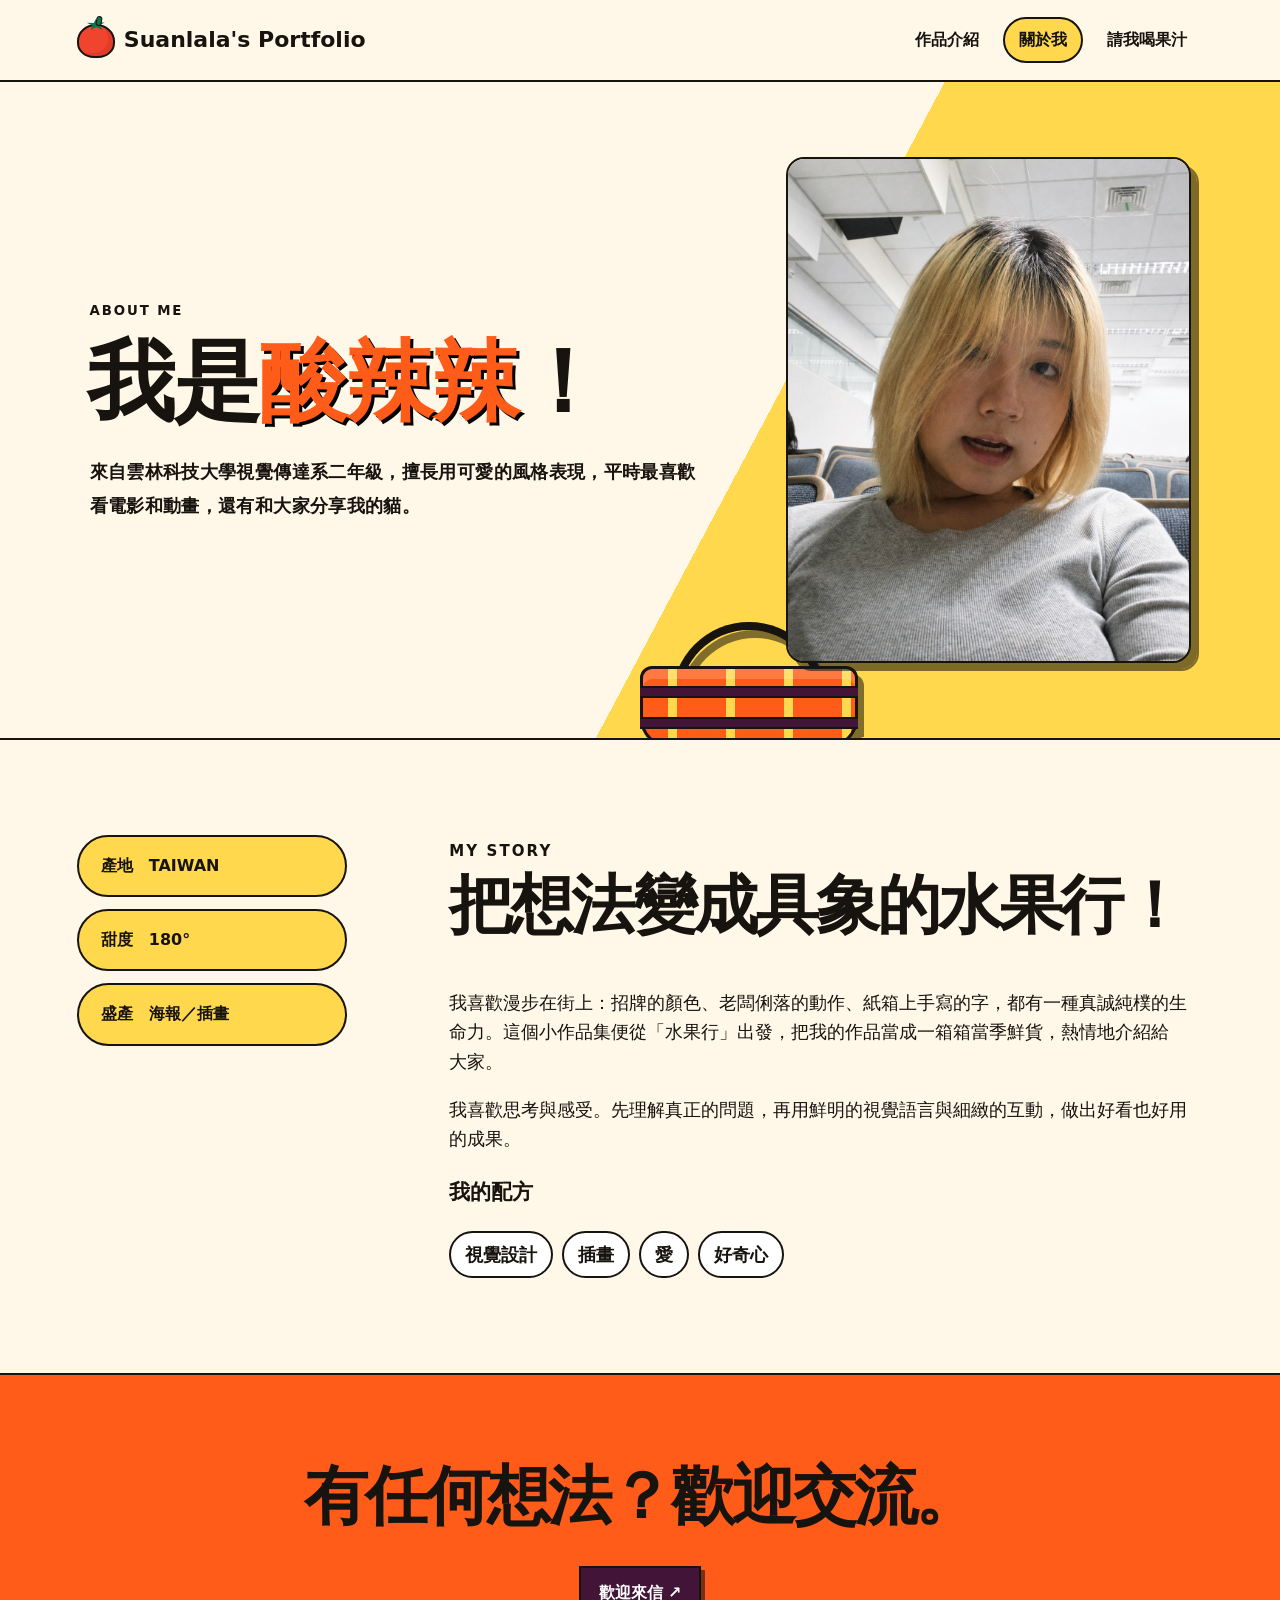
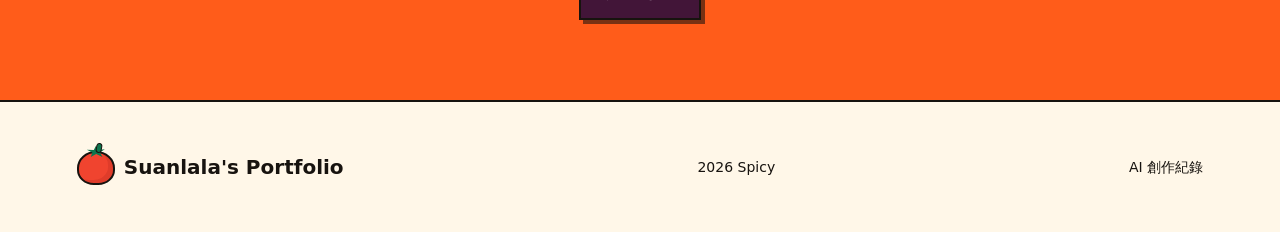
==== commit e63f55a4: "3" ====
--- a/about.html
+++ b/about.html
@@ -1,8 +1,8 @@
-<!doctype html><html lang="zh-Hant"><head><meta charset="utf-8"><meta name="viewport" content="width=device-width,initial-scale=1"><title>關於我｜果然有料</title><link rel="stylesheet" href="style.css"></head><body><header><a class="brand" href="index.html"><i class="tomato" aria-hidden="true"></i>酸辣辣</a><button class="menu">選單 ＋</button><nav><a href="index.html">作品介紹</a><a class="on" href="about.html">關於我</a><a href="sponsor.html">請我喝果汁</a></nav></header><main><section class="pageHero"><div class="fruit-pattern" aria-hidden="true">
+<!doctype html><html lang="zh-Hant"><head><meta charset="utf-8"><meta name="viewport" content="width=device-width,initial-scale=1"><title>關於我｜果然有料</title><link rel="stylesheet" href="style.css"></head><body><header><a class="brand" href="index.html"><i class="tomato" aria-hidden="true"></i>Suanlala's Portfolio</a><button class="menu">選單 ＋</button><nav><a href="index.html">作品介紹</a><a class="on" href="about.html">關於我</a><a href="sponsor.html">請我喝果汁</a></nav></header><main><section class="pageHero"><div class="fruit-pattern" aria-hidden="true">
 <svg class="fruit fruit-apple" viewBox="0 0 100 100"><path d="M50 30C35 17 10 30 9 56c-1 25 18 37 41 37s42-12 41-37C90 30 65 17 50 30Z" fill="var(--o)"/><path d="M50 28c2-12 9-18 17-20" fill="none"/><path d="M58 20c8-11 19-10 26-9-2 10-10 18-25 17Z" fill="var(--g)"/></svg>
 <svg class="fruit fruit-watermelon" viewBox="0 0 120 100"><path d="M10 26h100c-3 41-20 65-50 65S13 67 10 26Z" fill="var(--g)"/><path d="M19 31h82c-4 31-17 50-41 50S23 62 19 31Z" fill="var(--p)"/><path d="M42 47l3 8M62 43v9M80 48l-3 8" fill="none" stroke-linecap="round"/></svg>
 <svg class="fruit fruit-mango" viewBox="0 0 100 110"><path d="M72 18c22 19 17 57-6 78-19 18-45 10-52-12C5 56 25 19 53 14c7-1 13 0 19 4Z" fill="var(--y)"/><path d="M58 17C65 6 75 4 86 6c-2 11-11 18-25 18Z" fill="var(--g)"/></svg>
 <svg class="fruit fruit-pineapple" viewBox="0 0 100 125"><path d="M30 42c-7-16 3-29 12-37 5 12 4 22 1 31 3-17 14-26 22-31 1 14-3 24-10 34 7-12 17-17 27-18-3 13-11 22-22 27Z" fill="var(--g)"/><path d="M17 65c0-18 15-29 33-29s33 11 33 29v27c0 18-15 28-33 28S17 110 17 92Z" fill="var(--y)"/><path d="M25 57l50 45M75 57l-50 45M19 76h62M18 93h64" fill="none" stroke-width="2"/></svg>
 <svg class="fruit fruit-dragon" viewBox="0 0 110 110"><path d="M55 12c24 0 42 20 42 44S79 98 55 98 13 80 13 56 31 12 55 12Z" fill="var(--p)"/><path d="M27 28 12 15c1 15 7 24 16 30M83 28l15-13c-1 15-7 24-16 30M26 78 12 91c15 0 24-6 30-15M84 78l14 13c-15 0-24-6-30-15" fill="var(--g)"/><path d="m45 42 3 6m19-7-3 7M39 63l6 2m26-2-6 2M53 78h6" fill="none" stroke-linecap="round"/></svg>
 <div class="fruit-basket"><span class="basket-handle"></span><span class="basket-body"></span></div>
-</div><div><small>ABOUT ME</small><h1>我是<em>酸辣辣</em>！</h1><p class="about-intro">來自雲林科技大學視覺傳達系二年級，擅長用可愛的風格表現，平時最喜歡看電影和動畫，還有和大家分享我的貓。</p></div><div class="portrait-flip" tabindex="0" aria-label="個人照片，滑鼠移入後翻頁顯示小貓照片"><div class="portrait-flip-inner"><img class="portrait-front" src="assets/profile-bright.png" alt="酸辣辣的個人照片"><img class="portrait-back" src="assets/cat.jpg" alt="可愛的小貓照片"></div></div></section><section class="about section"><aside><b>產地　TAIWAN</b><b>甜度　180°</b><b>盛產　海報／插畫</b></aside><div><small>MY STORY</small><h2>把想法變成具象的水果行！</h2><p>我喜歡漫步在街上：招牌的顏色、老闆俐落的動作、紙箱上手寫的字，都有一種真誠純樸的生命力。這個小作品集便從「水果行」出發，把我的作品當成一箱箱當季鮮貨，熱情地介紹給大家。</p><p>我喜歡思考與感受。先理解真正的問題，再用鮮明的視覺語言與細緻的互動，做出好看也好用的成果。</p><h3>我的配方</h3><div class="chips"><span>視覺設計</span><span>插畫</span><span>愛</span><span>好奇心</span></div></div></section><section class="cta"><h2>有任何想法？歡迎交流。</h2><a class="btn dark" href="mailto:suanlala0907@gmail.com">歡迎來信 ↗</a></section></main><footer><a class="brand" href="index.html"><i class="tomato" aria-hidden="true"></i>酸辣辣</a><p>2026 Spicy</p><a href="ai-process.html">AI 創作紀錄</a></footer><script src="script.js"></script></body></html>+</div><div><small>ABOUT ME</small><h1>我是<em>酸辣辣</em>！</h1><p class="about-intro">來自雲林科技大學視覺傳達系二年級，擅長用可愛的風格表現，平時最喜歡看電影和動畫，還有和大家分享我的貓。</p></div><div class="portrait-flip" tabindex="0" aria-label="個人照片，滑鼠移入後翻頁顯示小貓照片"><div class="portrait-flip-inner"><img class="portrait-front" src="assets/profile-bright.png" alt="酸辣辣的個人照片"><img class="portrait-back" src="assets/cat.jpg" alt="可愛的小貓照片"></div></div></section><section class="about section"><aside><b>產地　TAIWAN</b><b>甜度　180°</b><b>盛產　海報／插畫</b></aside><div><small>MY STORY</small><h2>把想法變成具象的水果行！</h2><p>我喜歡漫步在街上：招牌的顏色、老闆俐落的動作、紙箱上手寫的字，都有一種真誠純樸的生命力。這個小作品集便從「水果行」出發，把我的作品當成一箱箱當季鮮貨，熱情地介紹給大家。</p><p>我喜歡思考與感受。先理解真正的問題，再用鮮明的視覺語言與細緻的互動，做出好看也好用的成果。</p><h3>我的配方</h3><div class="chips"><span>視覺設計</span><span>插畫</span><span>愛</span><span>好奇心</span></div></div></section><section class="cta"><h2>有任何想法？歡迎交流。</h2><a class="btn dark" href="mailto:suanlala0907@gmail.com">歡迎來信 ↗</a></section></main><footer><a class="brand" href="index.html"><i class="tomato" aria-hidden="true"></i>Suanlala's Portfolio</a><p>2026 Spicy</p><a href="ai-process.html">AI 創作紀錄</a></footer><script src="script.js"></script></body></html>
--- a/style.css
+++ b/style.css
@@ -1,7 +1,7 @@
-:root{--c:#fff7e8;--o:#ff5c1a;--y:#ffd84d;--p:#ff4f8b;--g:#0d754d;--d:#421538;--i:#17130f;--line:2px solid var(--i)}*{box-sizing:border-box}html{scroll-behavior:smooth}body{margin:0;background:var(--c);color:var(--i);font-family:"Noto Sans TC","PingFang TC",system-ui,sans-serif;line-height:1.65}a{color:inherit;text-decoration:none}img{display:block;max-width:100%}header{height:82px;padding:0 6vw;display:flex;align-items:center;justify-content:space-between;border-bottom:var(--line);position:relative;z-index:5}.brand{font-size:22px;font-weight:900}.brand i{font-style:normal;background:var(--o);color:#fff;border-radius:50%;padding:6px 10px;margin-right:7px}nav{display:flex;gap:8px}nav a{font-weight:800;padding:8px 14px;border:2px solid transparent;border-radius:24px}nav a.on,nav a:hover{background:var(--y);border-color:var(--i)}.menu{display:none;background:var(--y);border:var(--line);padding:8px 13px;border-radius:22px;font-weight:800}.hero{height:690px;position:relative;overflow:hidden;border-bottom:var(--line)}.hero>img{width:100%;height:100%;object-fit:cover}.heroText{position:absolute;left:7vw;top:90px;width:48%;z-index:2}.hero h1,.pageHero h1,.support h1,.project h1,.process h1{font-size:clamp(52px,calc(7vw - 2px),103px);line-height:1.08;letter-spacing:-.02em;margin:12px 0 25px}.hero em,.pageHero em,.support em{font-style:normal;color:var(--o);text-shadow:3px 3px rgba(23,19,15,.68)}small{font-weight:900;letter-spacing:.14em}.heroText p{max-width:470px;font-size:18px}.btn{display:inline-block;background:var(--y);border:var(--line);box-shadow:4px 4px rgba(23,19,15,.58);padding:12px 18px;margin-top:15px;font-weight:900}.dark{background:var(--d);color:#fff}.tag{position:absolute;right:5vw;top:65px;background:var(--p);border:var(--line);box-shadow:4px 4px rgba(23,19,15,.58);padding:12px 18px;transform:rotate(5deg)}.ticker{padding:12px;background:var(--y);border-bottom:var(--line);font-weight:900;word-spacing:20px;overflow:hidden;white-space:nowrap}.section{padding:95px 6vw}.title{display:flex;justify-content:space-between;align-items:end;margin-bottom:35px}.title p{max-width:450px}h2{font-size:clamp(36px,5vw,65px);line-height:1.05;letter-spacing:-.045em;margin:8px 0 20px}.grid{display:grid;grid-template-columns:repeat(3,1fr);gap:20px}.grid article{border:var(--line);border-radius:25px;overflow:hidden;background:var(--o);transition:.2s}.grid article:nth-child(2){background:var(--p)}.grid article:nth-child(3){background:#83bd57}.grid article:hover{transform:translateY(-7px);box-shadow:7px 7px rgba(23,19,15,.56)}.grid img{width:100%;aspect-ratio:1;object-fit:cover;border-bottom:var(--line)}.grid article div{padding:20px}.grid h3{font-size:34px;margin:4px 0 10px}.cta,.thanks{padding:80px 7vw;background:var(--o);border-block:var(--line);text-align:center}footer{padding:35px 6vw;min-height:130px;display:flex;align-items:center;justify-content:space-between}.pageHero{padding:75px 7vw;display:grid;grid-template-columns:1.2fr .8fr;gap:7vw;align-items:center;border-bottom:var(--line)}.pageHero img{aspect-ratio:4/5;object-fit:cover;border:var(--line);border-radius:50% 50% 25px 25px}.about{display:grid;grid-template-columns:270px 1fr;gap:8vw}.about aside b{display:block;background:var(--y);border:var(--line);border-radius:16px;padding:16px;margin-bottom:12px}.about>div{max-width:780px;font-size:18px}.chips{display:flex;flex-wrap:wrap;gap:9px}.chips span{background:#fff;border:var(--line);border-radius:30px;padding:7px 14px;font-weight:800}.support{min-height:650px;display:grid;grid-template-columns:1.2fr .8fr;gap:8vw;align-items:center}.options{display:flex;gap:10px;margin-top:25px}.options button{flex:1;background:#fff;border:var(--line);padding:13px;text-align:left}.options b{display:block}.options .selected{background:var(--y);box-shadow:4px 4px rgba(23,19,15,.58)}.qrCard{background:#fff;border:var(--line);box-shadow:10px 10px rgba(255,92,26,.64);padding:30px;text-align:center}.qr{width:min(250px,100%);aspect-ratio:1;margin:auto;background:repeating-conic-gradient(#111 0 25%,#fff 0 50%) 0/30px 30px;border:12px solid white;outline:var(--line)}.qrCard strong{display:block;font-size:32px}.qrCard small{display:block}.thanks{background:var(--g);color:#fff;display:flex;gap:30px;align-items:center;text-align:left}.thanks>b{font-size:80px}.project>p{font-size:21px;max-width:700px}.project h1{color:var(--o)}.cover{background:var(--o);padding:6vw;border-block:var(--line)}.cover img{width:min(850px,100%);margin:auto;border:var(--line);box-shadow:12px 12px rgba(66,21,56,.60)}.case,.next{display:grid;grid-template-columns:1fr 1fr;gap:8vw;align-items:center}.case p{font-size:18px}.next img{border:var(--line);border-radius:25px;transform:rotate(-2deg)}.process{max-width:1000px;margin:auto}.process ol{padding:0;list-style:none;counter-reset:a}.process li{counter-increment:a;display:grid;grid-template-columns:230px 1fr;gap:25px;padding:24px 0;border-bottom:var(--line)}.process li b:before{content:"0" counter(a) " ";color:var(--o)}.process li p{margin:0}.reflection{margin-top:60px;padding:40px;background:var(--y);border:var(--line);box-shadow:8px 8px rgba(23,19,15,.56)}.reflection p{font-size:18px}@media(max-width:800px){header{height:68px;padding:0 20px}.menu{display:block}nav{display:none;position:absolute;top:66px;left:14px;right:14px;background:var(--c);border:var(--line);padding:10px}nav.open{display:flex;flex-direction:column}.hero{height:720px}.hero>img{opacity:.38;object-position:65%}.heroText{left:23px;top:80px;width:90%}.hero h1{font-size:63px}.tag{top:auto;bottom:25px}.section{padding:65px 22px}.title,footer{align-items:flex-start;flex-direction:column;gap:15px}.grid,.pageHero,.about,.support,.case,.next{grid-template-columns:1fr}.grid img{aspect-ratio:4/3}.pageHero{padding:60px 22px}.pageHero h1,.support h1,.project h1,.process h1{font-size:50px}.options{flex-direction:column}.qrCard{max-width:400px;margin:auto}.thanks{flex-direction:column}.process li{grid-template-columns:1fr;gap:4px}.reflection{padding:24px}}
+:root{--c:#fff7e8;--o:#ff5c1a;--y:#ffd84d;--p:#ff4f8b;--g:#0d754d;--d:#421538;--i:#17130f;--line:2px solid var(--i)}*{box-sizing:border-box}html{scroll-behavior:smooth}body{margin:0;background:var(--c);color:var(--i);font-family:"Noto Sans TC","PingFang TC",system-ui,sans-serif;line-height:1.65}a{color:inherit;text-decoration:none}img{display:block;max-width:100%}header{height:82px;padding:0 6vw;display:flex;align-items:center;justify-content:space-between;border-bottom:var(--line);position:relative;z-index:5}.brand{font-size:22px;font-weight:900}.brand i{font-style:normal;background:var(--o);color:#fff;border-radius:50%;padding:6px 10px;margin-right:7px}nav{display:flex;gap:8px}nav a{font-weight:800;padding:8px 14px;border:2px solid transparent;border-radius:24px}nav a.on,nav a:hover{background:var(--y);border-color:var(--i)}.menu{display:none;background:var(--y);border:var(--line);padding:8px 13px;border-radius:22px;font-weight:800}.hero{height:690px;position:relative;overflow:hidden;border-bottom:var(--line)}.hero>img{width:100%;height:100%;object-fit:cover}.heroText{position:absolute;left:7vw;top:90px;width:48%;z-index:2}.hero h1,.pageHero h1,.support h1,.project h1,.process h1{font-size:clamp(52px,calc(7vw - 2px),103px);line-height:1.08;letter-spacing:-.02em;margin:12px 0 25px}.hero em,.pageHero em,.support em{font-style:normal;color:var(--o);text-shadow:3px 3px #000}small{font-weight:900;letter-spacing:.14em}.heroText p{max-width:470px;font-size:18px}.btn{display:inline-block;background:var(--y);border:var(--line);box-shadow:4px 4px rgba(23,19,15,.58);padding:12px 18px;margin-top:15px;font-weight:900}.dark{background:var(--d);color:#fff}.tag{position:absolute;right:5vw;top:65px;background:var(--p);border:var(--line);box-shadow:4px 4px rgba(23,19,15,.58);padding:12px 18px;transform:rotate(5deg)}.ticker{padding:12px;background:var(--y);border-bottom:var(--line);font-weight:900;word-spacing:20px;overflow:hidden;white-space:nowrap}.section{padding:95px 6vw}.title{display:flex;justify-content:space-between;align-items:end;margin-bottom:35px}.title p{max-width:450px}h2{font-size:clamp(36px,5vw,65px);line-height:1.05;letter-spacing:-.045em;margin:8px 0 20px}.grid{display:grid;grid-template-columns:repeat(3,1fr);gap:20px}.grid article{border:var(--line);border-radius:25px;overflow:hidden;background:var(--o);transition:.2s}.grid article:nth-child(2){background:var(--p)}.grid article:nth-child(3){background:#83bd57}.grid article:hover{transform:translateY(-7px);box-shadow:7px 7px rgba(23,19,15,.56)}.grid img{width:100%;aspect-ratio:1;object-fit:cover;border-bottom:var(--line)}.grid article div{padding:20px}.grid h3{font-size:34px;margin:4px 0 10px}.cta,.thanks{padding:80px 7vw;background:var(--o);border-block:var(--line);text-align:center}footer{padding:35px 6vw;min-height:130px;display:flex;align-items:center;justify-content:space-between}.pageHero{padding:75px 7vw;display:grid;grid-template-columns:1.2fr .8fr;gap:7vw;align-items:center;border-bottom:var(--line)}.pageHero img{aspect-ratio:4/5;object-fit:cover;border:var(--line);border-radius:50% 50% 25px 25px}.about{display:grid;grid-template-columns:270px 1fr;gap:8vw}.about aside b{display:block;background:var(--y);border:var(--line);border-radius:999px;padding:16px 22px;margin-bottom:12px}.about>div{max-width:780px;font-size:18px}.chips{display:flex;flex-wrap:wrap;gap:9px}.chips span{background:#fff;border:var(--line);border-radius:30px;padding:7px 14px;font-weight:800}.support{min-height:650px;display:grid;grid-template-columns:1.2fr .8fr;gap:8vw;align-items:center}.options{display:flex;gap:10px;margin-top:25px}.options button{flex:1;background:#fff;border:var(--line);padding:13px;text-align:left}.options b{display:block}.options .selected{background:var(--y);box-shadow:4px 4px rgba(23,19,15,.58)}.qrCard{background:#fff;border:var(--line);box-shadow:10px 10px rgba(255,92,26,.64);padding:30px;text-align:center}.qr{width:min(250px,100%);aspect-ratio:1;margin:auto;background:repeating-conic-gradient(#111 0 25%,#fff 0 50%) 0/30px 30px;border:12px solid white;outline:var(--line)}.qrCard strong{display:block;font-size:32px}.qrCard small{display:block}.thanks{background:var(--g);color:#fff;display:flex;gap:30px;align-items:center;text-align:left}.thanks>b{font-size:80px}.project>p{font-size:21px;max-width:700px}.project h1{color:var(--o)}.cover{background:var(--o);padding:6vw;border-block:var(--line)}.cover img{width:min(850px,100%);margin:auto;border:var(--line);box-shadow:12px 12px rgba(66,21,56,.60)}.case,.next{display:grid;grid-template-columns:1fr 1fr;gap:8vw;align-items:center}.case p{font-size:18px}.next img{border:var(--line);border-radius:25px;transform:rotate(-2deg)}.process{max-width:1000px;margin:auto}.process ol{padding:0;list-style:none;counter-reset:a}.process li{counter-increment:a;display:grid;grid-template-columns:230px 1fr;gap:25px;padding:24px 0;border-bottom:var(--line)}.process li b:before{content:"0" counter(a) " ";color:var(--o)}.process li p{margin:0}.reflection{margin-top:60px;padding:40px;background:var(--y);border:var(--line);box-shadow:8px 8px rgba(23,19,15,.56)}.reflection p{font-size:18px}@media(max-width:800px){header{height:68px;padding:0 20px}.menu{display:block}nav{display:none;position:absolute;top:66px;left:14px;right:14px;background:var(--c);border:var(--line);padding:10px}nav.open{display:flex;flex-direction:column}.hero{height:720px}.hero>img{opacity:.38;object-position:65%}.heroText{left:23px;top:80px;width:90%}.hero h1{font-size:63px}.tag{top:auto;bottom:25px}.section{padding:65px 22px}.title,footer{align-items:flex-start;flex-direction:column;gap:15px}.grid,.pageHero,.about,.support,.case,.next{grid-template-columns:1fr}.grid img{aspect-ratio:4/3}.pageHero{padding:60px 22px}.pageHero h1,.support h1,.project h1,.process h1{font-size:50px}.options{flex-direction:column}.qrCard{max-width:400px;margin:auto}.thanks{flex-direction:column}.process li{grid-template-columns:1fr;gap:4px}.reflection{padding:24px}}
 /* 圖片預留色塊 */
 .color-block{position:relative;overflow:hidden}.color-block:before,.color-block:after{content:"";position:absolute;border:var(--line)}
-.hero-block{position:absolute;inset:0;background:linear-gradient(125deg,var(--c) 0 38%,var(--y) 38% 62%,var(--o) 62% 80%,var(--p) 80%)}.hero-block:before{width:34vw;height:34vw;border-radius:50%;right:5%;top:12%;background:var(--g)}.hero-block:after{width:20vw;height:20vw;right:29%;bottom:-7%;transform:rotate(20deg);background:var(--d)}
+.hero-block{position:absolute;inset:0;background:linear-gradient(to bottom,var(--c) 0%,var(--c) 25%,#ffedc2 36%,var(--y) 50%,#ffad35 65%,var(--o) 76%,#ff526f 88%,var(--p) 100%)}.hero-block:before{width:34vw;height:34vw;border-radius:50%;right:5%;top:12%;background:var(--g)}.hero-block:after{width:20vw;height:20vw;right:29%;bottom:-7%;transform:rotate(20deg);background:var(--d)}
 .work-block{width:100%;aspect-ratio:1;border-bottom:var(--line)}.work-block:before{width:48%;aspect-ratio:1;border-radius:50%;left:12%;top:16%;background:var(--c)}.work-block:after{width:34%;aspect-ratio:1;right:10%;bottom:12%;transform:rotate(18deg);background:var(--d)}.citrus-block{background:var(--y)}.citrus-block:before{background:var(--o)}.market-block{background:var(--p)}.market-block:before{background:#83bd57}.market-block:after{background:#2455ba}.studio-block{background:var(--g)}.studio-block:before{background:var(--y)}.studio-block:after{background:var(--p)}
 .portrait-block{aspect-ratio:4/5;border:var(--line);border-radius:50% 50% 25px 25px;background:var(--o)}.portrait-block:before{width:58%;aspect-ratio:1;border-radius:50%;left:21%;top:17%;background:var(--y)}.portrait-block:after{width:72%;height:40%;left:14%;bottom:8%;border-radius:50% 50% 15px 15px;background:var(--d)}
 .project-block{width:min(850px,100%);aspect-ratio:1;margin:auto;border:var(--line);box-shadow:12px 12px rgba(66,21,56,.60)}.next-block{aspect-ratio:1;border:var(--line);border-radius:25px;transform:rotate(-2deg)}
@@ -131,4 +131,110 @@
 @media(max-width:800px){.ticker{height:18px}#works{background:linear-gradient(to bottom,#ffedb5 0,var(--c) 82px)}}
 /* 作品卡 Hover 不影響相鄰格 */
 .flow-card:hover,.flow-card:focus-visible{scale:1;box-shadow:9px 10px rgba(23,19,15,.5)}
-@media(max-width:900px){.flow-card:hover,.flow-card:focus-visible{transform:none!important;scale:1}}+@media(max-width:900px){.flow-card:hover,.flow-card:focus-visible{transform:none!important;scale:1}}
+/* 流動作品：獨立隨機漂浮與極端尺寸 */
+.flow-card{animation:flow-card-drift var(--speed,7s) ease-in-out var(--delay,0s) infinite alternate}
+@keyframes flow-card-drift{from{translate:var(--bx1,0) var(--by1,0)}to{translate:var(--bx2,0) var(--by2,0)}}
+@media(max-width:900px){.flow-card{animation:none;translate:none}}
+@media(prefers-reduced-motion:reduce){.flow-card{animation:none;translate:none}}
+/* 首頁下方：加強黃色漸層底色 */
+.ticker{height:34px;background:linear-gradient(to bottom,var(--y) 0%,#ffe578 58%,#ffebaa 100%)}
+#works{background:linear-gradient(to bottom,#ffebaa 0%,#fff0c5 90px,var(--c) 230px)}
+@media(max-width:800px){.ticker{height:26px}#works{background:linear-gradient(to bottom,#ffebaa 0%,#fff0c5 65px,var(--c) 155px)}}
+.thanks h2{letter-spacing:.025em}
+
+/* 首頁主視覺至作品區：端點完全銜接 */
+.hero-block{background:linear-gradient(to bottom,var(--c) 0%,#ffedc2 23%,var(--y) 43%,#ffad35 62%,var(--o) 76%,#ff526f 89%,var(--p) 100%)}
+.hero{border-bottom:0}
+.ticker{height:160px;border:0;background:linear-gradient(to bottom,var(--p) 0%,#ff625b 22%,#ff9845 43%,var(--y) 66%,#ffe99b 84%,var(--c) 100%)}
+#works{background:var(--c)}
+@media(max-width:800px){.ticker{height:110px;background:linear-gradient(to bottom,var(--p) 0%,#ff625b 22%,#ff9845 43%,var(--y) 66%,#ffe99b 84%,var(--c) 100%)}#works{background:var(--c)}}
+/* 首頁背景：黃色系單色漸層 */
+.hero-block{background:linear-gradient(to bottom,var(--c) 0%,#fff2cd 30%,#ffe98f 62%,var(--y) 100%)}
+.ticker{height:140px;background:linear-gradient(to bottom,var(--y) 0%,#ffe78a 42%,#fff0bf 74%,var(--c) 100%)}
+#works{background:var(--c)}
+@media(max-width:800px){.ticker{height:96px;background:linear-gradient(to bottom,var(--y) 0%,#ffe78a 42%,#fff0bf 74%,var(--c) 100%)}}
+/* 首頁主視覺圖形完整顯示 */
+.hero-block::before{width:min(30vw,580px);height:min(30vw,580px);right:5%;top:6%}
+.hero-block::after{width:min(19vw,365px);height:min(19vw,365px);right:29%;bottom:9%;transform:rotate(20deg)}
+@media(max-width:800px){.hero-block::before{width:55vw;height:55vw;right:3%;top:24%}.hero-block::after{width:34vw;height:34vw;right:36%;bottom:12%}}
+/* 流動作品卡文字縮小 */
+.flow-card .masonry-overlay small{font-size:10px;letter-spacing:.12em}
+.flow-card .masonry-overlay b{font-size:clamp(20px,2vw,32px);line-height:1.2}
+@media(max-width:600px){.flow-card .masonry-overlay small{font-size:9px}.flow-card .masonry-overlay b{font-size:24px}}
+/* 首頁黃色轉場：多色階平滑淡出 */
+.hero-block{background:linear-gradient(to bottom,var(--c) 0%,#fff1c9 24%,#ffea98 50%,#ffe273 74%,#ffdc58 100%)}
+.ticker{height:220px;background:linear-gradient(to bottom,#ffdc58 0%,#ffe06a 14%,#ffe47d 28%,#ffe891 42%,#ffeca7 56%,#fff0bd 70%,#fff3d2 84%,var(--c) 100%)}
+#works{background:var(--c)}
+@media(max-width:800px){.ticker{height:145px;background:linear-gradient(to bottom,#ffdc58 0%,#ffe06a 14%,#ffe47d 28%,#ffe891 42%,#ffeca7 56%,#fff0bd 70%,#fff3d2 84%,var(--c) 100%)}}
+.flow-card .work-image{display:block;width:100%;height:100%;object-fit:cover}.flow-card.has-image::before,.flow-card.has-image::after{display:none}
+
+.project h1{color:var(--o);text-shadow:4px 4px #000}.cover .project-artwork{width:min(850px,100%);max-height:none;object-fit:contain}
+
+/* 插畫作品頁首：左右排版與完整圖片 */
+.project-intro-layout{display:grid;grid-template-columns:minmax(360px,.78fr) minmax(480px,1.22fr);min-height:calc(100vh - 82px);border-bottom:var(--line)}
+.project-intro-layout .project{display:flex;flex-direction:column;justify-content:center;max-width:none;padding:70px 6vw}
+.project-intro-layout .cover{display:grid;place-items:center;padding:45px 5vw;background:var(--o);border:0;border-left:var(--line)}
+.project-intro-layout .cover .project-artwork{display:block;width:auto;max-width:100%;height:auto;max-height:calc(100vh - 172px);margin:0;object-fit:contain;border:var(--line);box-shadow:12px 12px rgba(66,21,56,.6)}
+@media(max-width:900px){.project-intro-layout{grid-template-columns:1fr;min-height:auto}.project-intro-layout .project{padding:65px 22px}.project-intro-layout .cover{border-left:0;border-top:var(--line);padding:35px 22px}.project-intro-layout .cover .project-artwork{max-height:none;width:min(620px,100%)}}
+/* 作品介紹區水果貼紙 */
+.case{position:relative;isolation:isolate;overflow:hidden;min-height:480px}
+.case>div:not(.case-fruits){position:relative;z-index:2}
+.case-fruits{position:absolute;z-index:1;inset:0;pointer-events:none}
+.case-fruit{position:absolute;overflow:visible;filter:drop-shadow(4px 5px 0 rgba(23,19,15,.34));animation:case-fruit-float var(--float-speed) ease-in-out infinite alternate}
+.case-fruit path{stroke:var(--i);stroke-width:3;stroke-linejoin:round}
+.case-watermelon{--r:-9deg;--float-speed:5.8s;width:145px;left:43%;bottom:-18px}
+.case-mango{--r:12deg;--float-speed:7.2s;width:88px;left:3%;bottom:22px}
+.case-pineapple{--r:-7deg;--float-speed:6.5s;width:94px;right:3%;top:25px}
+@keyframes case-fruit-float{from{transform:translateY(-7px) rotate(var(--r))}to{transform:translateY(8px) rotate(calc(var(--r) + 5deg))}}
+@media(max-width:800px){.case{min-height:auto}.case-watermelon{width:100px;left:58%;bottom:-18px}.case-mango{width:62px;left:2%;bottom:4px}.case-pineapple{width:65px;right:1%;top:10px}}
+@media(prefers-reduced-motion:reduce){.case-fruit{animation:none;transform:rotate(var(--r))}}
+/* 海報設計卡片：六張作品淡入輪播 */
+.poster-slideshow .poster-slide{position:absolute;z-index:1;inset:0;width:100%;height:100%;object-fit:cover;opacity:0;animation:poster-cycle 24s ease-in-out infinite}
+.poster-slideshow .poster-slide:nth-child(1){animation-delay:0s}.poster-slideshow .poster-slide:nth-child(2){animation-delay:4s}.poster-slideshow .poster-slide:nth-child(3){animation-delay:8s}.poster-slideshow .poster-slide:nth-child(4){animation-delay:12s}.poster-slideshow .poster-slide:nth-child(5){animation-delay:16s}.poster-slideshow .poster-slide:nth-child(6){animation-delay:20s}
+@keyframes poster-cycle{0%{opacity:0;transform:scale(1.04)}4%,14%{opacity:1;transform:scale(1)}18%,100%{opacity:0;transform:scale(.98)}}
+@media(prefers-reduced-motion:reduce){.poster-slideshow .poster-slide{animation:none}.poster-slideshow .poster-slide:first-child{opacity:1}}
+/* 海報設計獨立作品頁 */
+.poster-collection{background:var(--c)}
+.poster-collection>h2{margin:8px 0 45px}
+.poster-page-grid{columns:3;column-gap:24px}
+.poster-page-grid figure{margin:0 0 24px;break-inside:avoid;border:var(--line);border-radius:12px;overflow:hidden;background:#fff;box-shadow:8px 9px rgba(23,19,15,.48);transition:transform .3s ease,box-shadow .3s ease}
+.poster-page-grid figure:hover{transform:translateY(-6px) rotate(-1deg);box-shadow:11px 13px rgba(23,19,15,.58)}
+.poster-page-grid img{display:block;width:100%;height:auto}
+@media(max-width:900px){.poster-page-grid{columns:2}}
+@media(max-width:600px){.poster-page-grid{columns:1}}
+@media(prefers-reduced-motion:reduce){.poster-page-grid figure{transition:none}}
+/* 文字設計卡片與獨立作品頁 */
+.type-slideshow .type-slide{position:absolute;z-index:1;inset:0;width:100%;height:100%;object-fit:contain;background:#fff;opacity:0;animation:type-cycle 15s ease-in-out infinite}
+.type-slideshow .type-slide:nth-child(1){animation-delay:0s}.type-slideshow .type-slide:nth-child(2){animation-delay:5s}.type-slideshow .type-slide:nth-child(3){animation-delay:10s}
+@keyframes type-cycle{0%{opacity:0;transform:scale(1.025)}5%,27%{opacity:1;transform:scale(1)}33%,100%{opacity:0;transform:scale(.985)}}
+.type-collection{background:var(--c)}.type-collection>h2{margin:8px 0 45px}
+.type-page-grid{display:grid;grid-template-columns:1fr 1fr;gap:24px;align-items:start}
+.type-page-grid figure{margin:0;border:var(--line);border-radius:12px;overflow:hidden;background:#fff;box-shadow:8px 9px rgba(23,19,15,.48)}
+.type-page-grid img{display:block;width:100%;height:auto}.type-page-grid .type-application{grid-column:1/-1}
+@media(max-width:700px){.type-page-grid{grid-template-columns:1fr}.type-page-grid .type-application{grid-column:auto}}
+@media(prefers-reduced-motion:reduce){.type-slideshow .type-slide{animation:none}.type-slideshow .type-slide:first-child{opacity:1}}
+/* 攝影作品卡片與獨立作品頁 */
+.photo-slideshow .photo-slide{position:absolute;z-index:1;inset:0;width:100%;height:100%;object-fit:cover;opacity:0;animation:photo-cycle 15s ease-in-out infinite}
+.photo-slideshow .photo-slide:nth-child(1){animation-delay:0s}.photo-slideshow .photo-slide:nth-child(2){animation-delay:5s}.photo-slideshow .photo-slide:nth-child(3){animation-delay:10s}
+@keyframes photo-cycle{0%{opacity:0;transform:scale(1.04)}5%,27%{opacity:1;transform:scale(1)}33%,100%{opacity:0;transform:scale(.985)}}
+.photography-page .project-intro-layout{grid-template-columns:minmax(340px,.7fr) minmax(520px,1.3fr)}
+.photography-page .cover .photography-cover{width:100%;max-height:calc(100vh - 172px);object-fit:contain}
+.photo-collection{background:var(--c)}.photo-collection>h2{margin:8px 0 45px}
+.photo-page-grid{display:grid;grid-template-columns:1fr 1fr;gap:24px}.photo-page-grid figure{margin:0;border:var(--line);border-radius:12px;overflow:hidden;background:#fff;box-shadow:8px 9px rgba(23,19,15,.48)}
+.photo-page-grid img{display:block;width:100%;height:auto}.photo-page-grid .photo-wide{grid-column:1/-1}
+@media(max-width:900px){.photography-page .project-intro-layout{grid-template-columns:1fr}}
+@media(max-width:700px){.photo-page-grid{grid-template-columns:1fr}.photo-page-grid .photo-wide{grid-column:auto}}
+@media(prefers-reduced-motion:reduce){.photo-slideshow .photo-slide{animation:none}.photo-slideshow .photo-slide:first-child{opacity:1}}
+.photo-slideshow .masonry-overlay b{font-size:18px;white-space:nowrap}
+
+/* 設計說明與 AI 創作紀錄重整 */
+.process-lead{max-width:760px;font-size:19px}.process-download{margin-bottom:90px}
+.design-statement,.ai-log-section{margin-top:90px}.process-heading{margin-bottom:38px}.process-heading h2{margin-top:8px}
+.design-statement-grid{display:grid;grid-template-columns:repeat(3,1fr);gap:20px}
+.design-statement-grid article{padding:28px;border:var(--line);border-radius:20px;background:var(--y);box-shadow:7px 8px rgba(23,19,15,.48)}
+.design-statement-grid article:nth-child(2){background:var(--p)}.design-statement-grid article:nth-child(3){background:#fff}
+.design-statement-grid article>span{display:grid;place-items:center;width:42px;height:42px;border:var(--line);border-radius:50%;background:var(--c);font-weight:900}
+.design-statement-grid h3{font-size:26px;margin:20px 0 12px}.design-statement-grid p{margin:0}.design-statement-grid b{font-weight:900}
+.ai-log-section .log{margin-top:0}.process .reflection{margin-top:100px}
+@media(max-width:900px){.design-statement-grid{grid-template-columns:1fr}.process-download{margin-bottom:60px}}
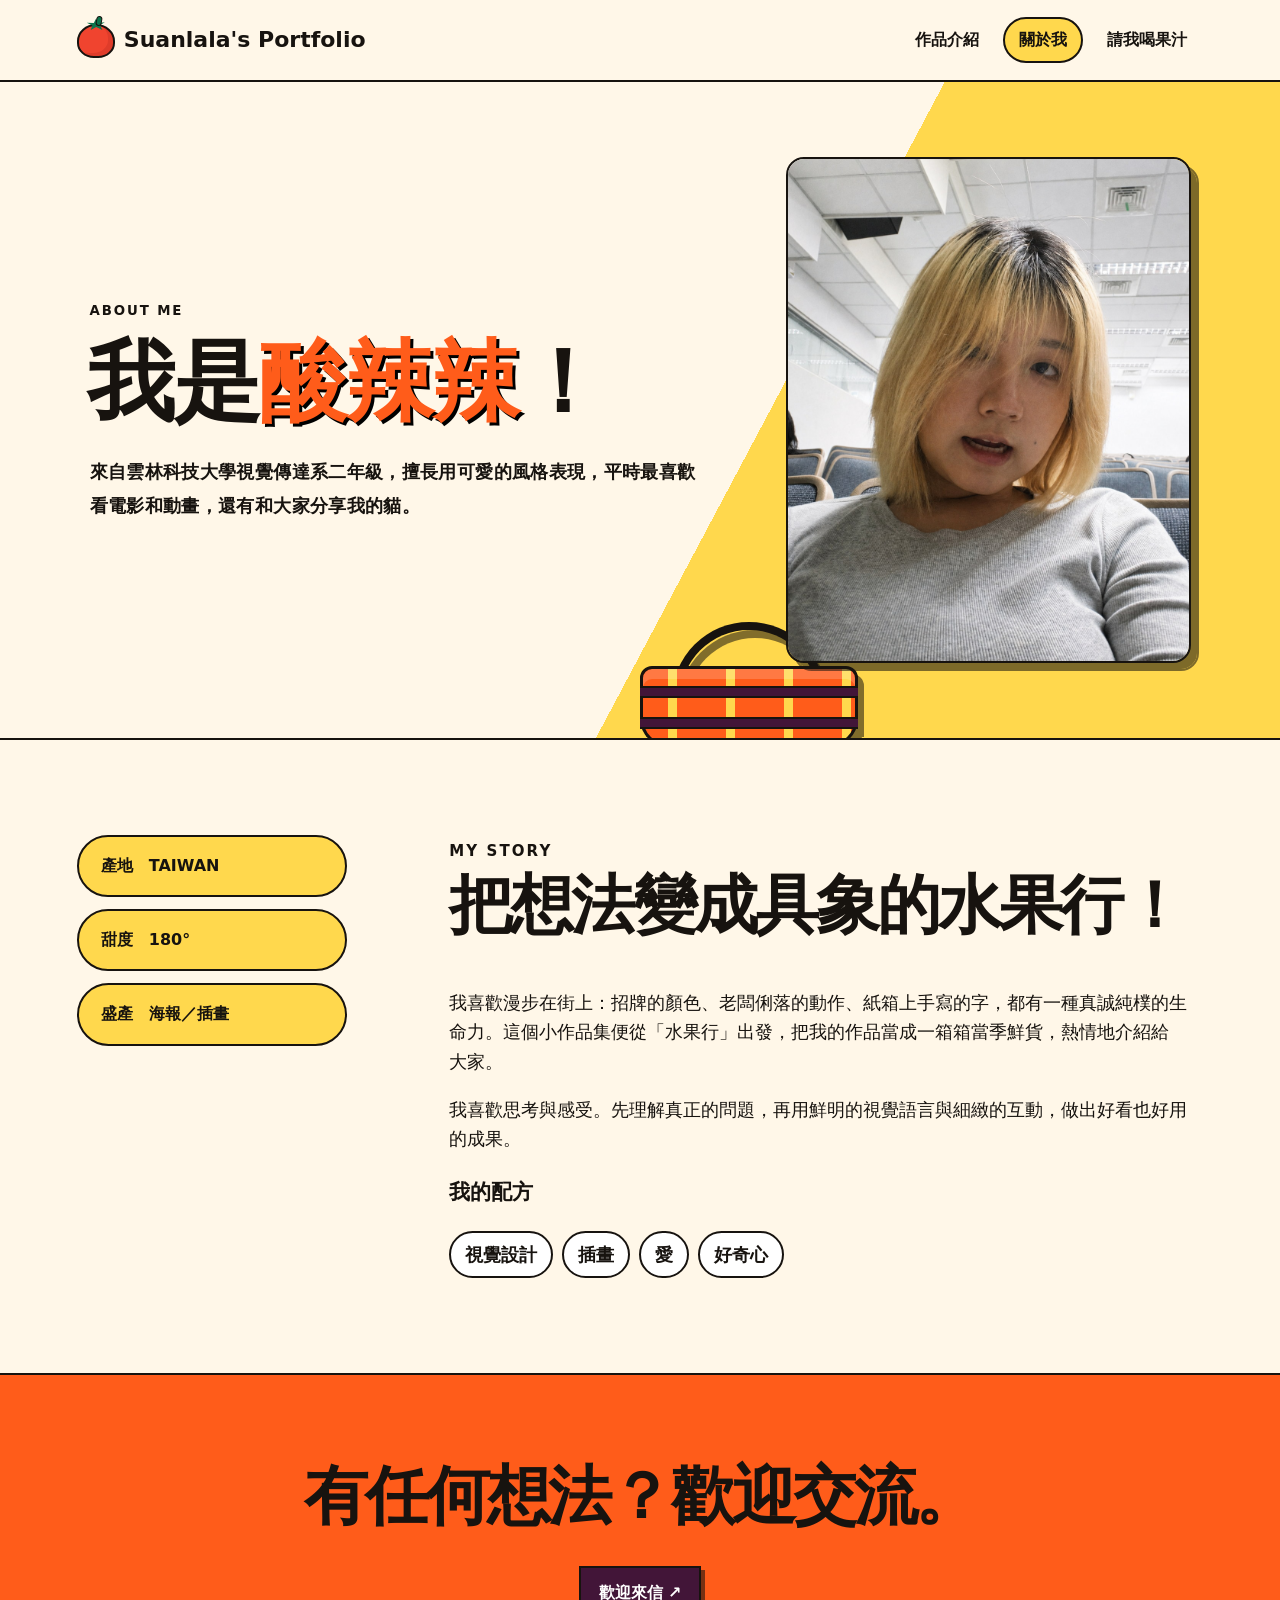
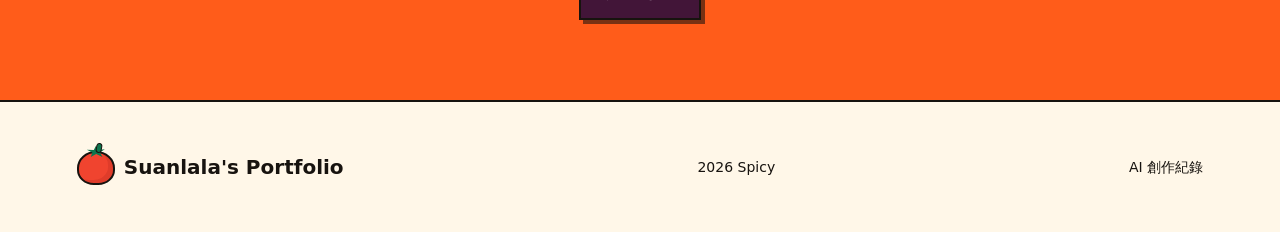
==== commit 4f7c011f: "7" ====
--- a/about.html
+++ b/about.html
@@ -5,4 +5,4 @@
 <svg class="fruit fruit-pineapple" viewBox="0 0 100 125"><path d="M30 42c-7-16 3-29 12-37 5 12 4 22 1 31 3-17 14-26 22-31 1 14-3 24-10 34 7-12 17-17 27-18-3 13-11 22-22 27Z" fill="var(--g)"/><path d="M17 65c0-18 15-29 33-29s33 11 33 29v27c0 18-15 28-33 28S17 110 17 92Z" fill="var(--y)"/><path d="M25 57l50 45M75 57l-50 45M19 76h62M18 93h64" fill="none" stroke-width="2"/></svg>
 <svg class="fruit fruit-dragon" viewBox="0 0 110 110"><path d="M55 12c24 0 42 20 42 44S79 98 55 98 13 80 13 56 31 12 55 12Z" fill="var(--p)"/><path d="M27 28 12 15c1 15 7 24 16 30M83 28l15-13c-1 15-7 24-16 30M26 78 12 91c15 0 24-6 30-15M84 78l14 13c-15 0-24-6-30-15" fill="var(--g)"/><path d="m45 42 3 6m19-7-3 7M39 63l6 2m26-2-6 2M53 78h6" fill="none" stroke-linecap="round"/></svg>
 <div class="fruit-basket"><span class="basket-handle"></span><span class="basket-body"></span></div>
-</div><div><small>ABOUT ME</small><h1>我是<em>酸辣辣</em>！</h1><p class="about-intro">來自雲林科技大學視覺傳達系二年級，擅長用可愛的風格表現，平時最喜歡看電影和動畫，還有和大家分享我的貓。</p></div><div class="portrait-flip" tabindex="0" aria-label="個人照片，滑鼠移入後翻頁顯示小貓照片"><div class="portrait-flip-inner"><img class="portrait-front" src="assets/profile-bright.png" alt="酸辣辣的個人照片"><img class="portrait-back" src="assets/cat.jpg" alt="可愛的小貓照片"></div></div></section><section class="about section"><aside><b>產地　TAIWAN</b><b>甜度　180°</b><b>盛產　海報／插畫</b></aside><div><small>MY STORY</small><h2>把想法變成具象的水果行！</h2><p>我喜歡漫步在街上：招牌的顏色、老闆俐落的動作、紙箱上手寫的字，都有一種真誠純樸的生命力。這個小作品集便從「水果行」出發，把我的作品當成一箱箱當季鮮貨，熱情地介紹給大家。</p><p>我喜歡思考與感受。先理解真正的問題，再用鮮明的視覺語言與細緻的互動，做出好看也好用的成果。</p><h3>我的配方</h3><div class="chips"><span>視覺設計</span><span>插畫</span><span>愛</span><span>好奇心</span></div></div></section><section class="cta"><h2>有任何想法？歡迎交流。</h2><a class="btn dark" href="mailto:suanlala0907@gmail.com">歡迎來信 ↗</a></section></main><footer><a class="brand" href="index.html"><i class="tomato" aria-hidden="true"></i>Suanlala's Portfolio</a><p>2026 Spicy</p><a href="ai-process.html">AI 創作紀錄</a></footer><script src="script.js"></script></body></html>+</div><div><small>ABOUT ME</small><h1>我是<em>酸辣辣</em>！</h1><p class="about-intro">來自雲林科技大學視覺傳達系二年級，擅長用可愛的風格表現，平時最喜歡看電影和動畫，還有和大家分享我的貓。</p></div><div class="portrait-flip" tabindex="0" aria-label="個人照片，滑鼠移入後翻頁顯示小貓照片"><div class="portrait-flip-inner"><img class="portrait-front" src="assets/profile-bright.jpg" alt="酸辣辣的個人照片"><img class="portrait-back" src="assets/cat.jpg" alt="可愛的小貓照片"></div></div></section><section class="about section"><aside><b>產地　TAIWAN</b><b>甜度　180°</b><b>盛產　海報／插畫</b></aside><div><small>MY STORY</small><h2>把想法變成具象的水果行！</h2><p>我喜歡漫步在街上：招牌的顏色、老闆俐落的動作、紙箱上手寫的字，都有一種真誠純樸的生命力。這個小作品集便從「水果行」出發，把我的作品當成一箱箱當季鮮貨，熱情地介紹給大家。</p><p>我喜歡思考與感受。先理解真正的問題，再用鮮明的視覺語言與細緻的互動，做出好看也好用的成果。</p><h3>我的配方</h3><div class="chips"><span>視覺設計</span><span>插畫</span><span>愛</span><span>好奇心</span></div></div></section><section class="cta"><h2>有任何想法？歡迎交流。</h2><a class="btn dark" href="mailto:suanlala0907@gmail.com">歡迎來信 ↗</a></section></main><footer><a class="brand" href="index.html"><i class="tomato" aria-hidden="true"></i>Suanlala's Portfolio</a><p>2026 Spicy</p><a href="ai-process.html">AI 創作紀錄</a></footer><script src="script.js"></script></body></html>
